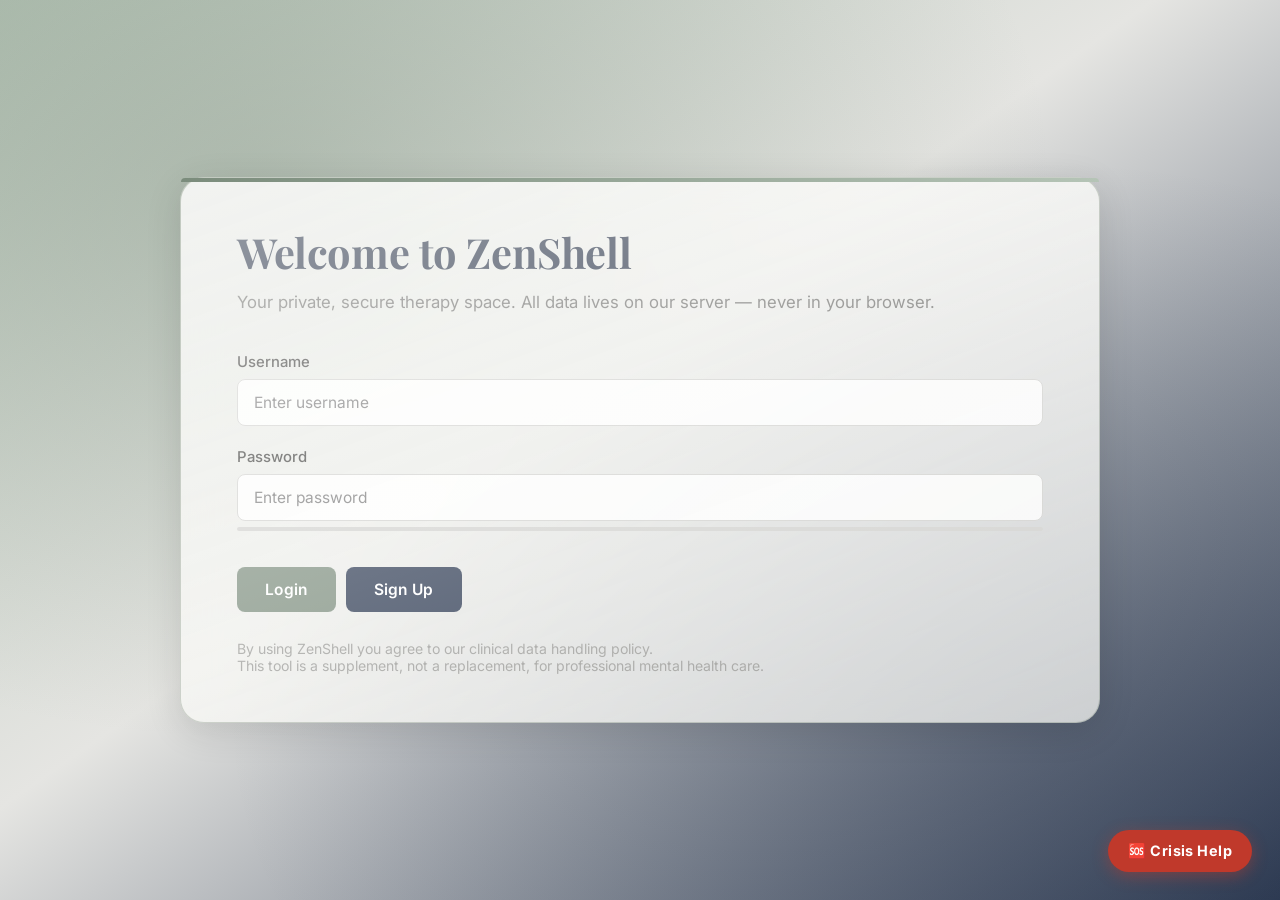
==== index.html @ ac08e53f "Recovered UI from browser" ====
<!DOCTYPE html>
<html lang="en">
<head>
  <meta charset="UTF-8" />
  <meta name="viewport" content="width=device-width, initial-scale=1.0" />
  <title>ZenShell – Therapy as a Service</title>
  <link rel="preconnect" href="https://fonts.googleapis.com" />
  <link
    href="https://fonts.googleapis.com/css2?family=Inter:wght@300;400;500;600;700&family=Playfair+Display:wght@600;700&display=swap"
    rel="stylesheet"
  />
  <style>
    /* ─── Reset & Tokens ──────────────────────────────────────────────── */
    *, *::before, *::after { margin: 0; padding: 0; box-sizing: border-box; }

    :root {
      --sage:           #7B8C7C;
      --sage-light:     #98A899;
      --sage-lighter:   #B5C4B6;
      --deep-blue:      #1B263B;
      --deep-blue-soft: #2D3A52;
      --warm-neutral:   #E5E5E2;
      --warm-neutral-dk:#D0D0CD;
      --warm-beige:     #D4C5B9;
      --warm-tan:       #C9B8A8;

      --text-primary:   #3A3A38;
      --text-secondary: #6B6B68;
      --text-tertiary:  #9B9B98;
      --error:          #C1705F;
      --success:        #7B8C7C;
      --warning:        #B89968;
      --crisis-bg:      #7a1f1f;
      --crisis-border:  #c0392b;

      /* Glassmorphism layers */
      --glass-bg:     rgba(245, 245, 242, 0.72);
      --glass-border: rgba(123, 140, 124, 0.30);
      --glass-blur:   blur(18px);

      --shadow-sm: 0 2px 8px  rgba(0,0,0,.05);
      --shadow-md: 0 4px 20px rgba(0,0,0,.08);
      --shadow-lg: 0 8px 36px rgba(0,0,0,.12);

      --radius-sm: 8px;
      --radius-md: 14px;
      --radius-lg: 24px;
    }

    /* ─── Body / Canvas ───────────────────────────────────────────────── */
    body {
      font-family: 'Inter', -apple-system, BlinkMacSystemFont, 'Segoe UI', sans-serif;
      min-height: 100vh;
      display: flex;
      flex-direction: column;
      justify-content: center;
      align-items: center;
      padding: 20px;
      background:
        radial-gradient(ellipse at 20% 20%, rgba(123,140,124,.35) 0%, transparent 55%),
        radial-gradient(ellipse at 80% 80%, rgba(45,58,82,.30) 0%, transparent 55%),
        linear-gradient(145deg, #b5c4b6 0%, #e5e5e2 45%, #2d3a52 100%);
      background-attachment: fixed;
      overflow-x: hidden;
    }

    /* ─── Glass Card ──────────────────────────────────────────────────── */
    .app-container {
      width: 100%;
      max-width: 920px;
      background: var(--glass-bg);
      -webkit-backdrop-filter: var(--glass-blur);
      backdrop-filter: var(--glass-blur);
      border: 1.5px solid var(--glass-border);
      border-radius: var(--radius-lg);
      padding: 48px 56px;
      box-shadow: var(--shadow-lg);
      position: relative;
      z-index: 1;
    }

    .app-container::before {
      content: '';
      position: absolute;
      inset: 0;
      border-radius: var(--radius-lg);
      background: linear-gradient(
        160deg,
        rgba(255,255,255,.55) 0%,
        rgba(255,255,255,.08) 100%
      );
      pointer-events: none;
    }

    /* Accent stripe */
    .app-container::after {
      content: '';
      position: absolute;
      top: 0; left: 0; right: 0;
      height: 4px;
      background: linear-gradient(90deg, var(--sage) 0%, var(--sage-lighter) 100%);
      border-radius: var(--radius-lg) var(--radius-lg) 0 0;
    }

    /* ─── Views ───────────────────────────────────────────────────────── */
    .view { display: none; }
    .view.active { display: block; animation: fadeIn .4s ease; }
    @keyframes fadeIn { from { opacity: 0; transform: translateY(8px); } to { opacity: 1; transform: none; } }

    /* ─── Typography ──────────────────────────────────────────────────── */
    h1 {
      font-family: 'Playfair Display', Georgia, serif;
      color: var(--deep-blue);
      font-size: clamp(1.8rem, 4vw, 2.6rem);
      font-weight: 700;
      letter-spacing: -.01em;
      line-height: 1.25;
      margin-bottom: 10px;
    }
    h2 {
      font-family: 'Playfair Display', Georgia, serif;
      color: var(--deep-blue);
      font-size: clamp(1.4rem, 3vw, 2rem);
      font-weight: 600;
      margin-bottom: 20px;
    }
    h3 {
      font-family: 'Inter', sans-serif;
      color: var(--text-primary);
      font-size: 1.05rem;
      font-weight: 600;
    }
    .subtitle {
      color: var(--text-secondary);
      font-size: 1.05rem;
      line-height: 1.7;
      margin-bottom: 36px;
    }

    /* ─── Header ──────────────────────────────────────────────────────── */
    .app-header {
      display: none;
      justify-content: space-between;
      align-items: center;
      margin-bottom: 32px;
      padding-bottom: 20px;
      border-bottom: 1.5px solid var(--warm-neutral-dk);
      gap: 16px;
      flex-wrap: wrap;
    }
    .app-header.visible { display: flex; }

    .header-left { display: flex; align-items: center; gap: 14px; flex: 1; }
    .user-info { color: var(--text-primary); font-weight: 500; }
    .user-info strong { color: var(--deep-blue); }

    .edge-badge {
      display: inline-flex;
      align-items: center;
      gap: 6px;
      padding: 5px 12px;
      background: rgba(123,140,124,.15);
      border: 1px solid var(--glass-border);
      border-radius: 999px;
      font-size: .75rem;
      font-weight: 600;
      color: var(--sage);
      letter-spacing: .04em;
    }
    .edge-badge::before {
      content: '';
      width: 7px; height: 7px;
      border-radius: 50%;
      background: var(--sage);
      display: inline-block;
    }

    .header-controls { display: flex; gap: 8px; flex-wrap: wrap; }

    /* ─── Forms ───────────────────────────────────────────────────────── */
    .form-group { margin-bottom: 22px; }
    .form-row { display: grid; grid-template-columns: 1fr 1fr; gap: 16px; }

    label {
      display: block;
      color: var(--text-primary);
      font-weight: 500;
      margin-bottom: 8px;
      font-size: .93rem;
    }
    .required { color: var(--error); margin-left: 2px; }

    input[type="text"],
    input[type="password"],
    input[type="email"],
    input[type="tel"],
    input[type="date"],
    input[type="number"],
    textarea,
    select {
      width: 100%;
      padding: 13px 16px;
      background: rgba(255,255,255,.82);
      border: 1.5px solid var(--warm-neutral-dk);
      border-radius: var(--radius-sm);
      font-size: .97rem;
      color: var(--text-primary);
      font-family: inherit;
      transition: border-color .15s, box-shadow .15s;
    }
    input:hover, textarea:hover, select:hover {
      border-color: var(--sage-light);
    }
    input:focus, textarea:focus, select:focus {
      outline: none;
      border-color: var(--sage);
      box-shadow: 0 0 0 3px rgba(123,140,124,.18);
    }
    textarea { resize: vertical; min-height: 110px; line-height: 1.6; }
    select { cursor: pointer; appearance: none;
      background-image: url("data:image/svg+xml,%3Csvg xmlns='http://www.w3.org/2000/svg' width='12' height='8' viewBox='0 0 12 8'%3E%3Cpath d='M1 1l5 5 5-5' stroke='%236B6B68' stroke-width='1.5' fill='none' stroke-linecap='round'/%3E%3C/svg%3E");
      background-repeat: no-repeat;
      background-position: right 14px center;
      padding-right: 36px;
    }

    /* ─── Password strength ───────────────────────────────────────────── */
    .pw-strength-bar {
      height: 4px;
      border-radius: 2px;
      margin-top: 6px;
      background: var(--warm-neutral-dk);
      overflow: hidden;
    }
    .pw-strength-bar .fill {
      height: 100%;
      border-radius: 2px;
      transition: width .3s, background .3s;
    }
    .pw-requirements {
      margin-top: 10px;
      padding: 12px 14px;
      background: rgba(229,229,226,.55);
      border-radius: var(--radius-sm);
      font-size: .82rem;
      line-height: 1.8;
    }
    .req-item { color: var(--error); }
    .req-item.ok { color: var(--success); }

    /* ─── Buttons ─────────────────────────────────────────────────────── */
    button {
      background: var(--sage);
      color: #fff;
      border: none;
      padding: 13px 28px;
      border-radius: var(--radius-sm);
      font-size: .97rem;
      font-weight: 600;
      font-family: inherit;
      cursor: pointer;
      letter-spacing: .02em;
      transition: background .15s, transform .1s, box-shadow .15s;
    }
    button:hover  { background: var(--sage-light); transform: translateY(-1px); box-shadow: var(--shadow-sm); }
    button:active { transform: translateY(0); box-shadow: none; }
    button:disabled { opacity: .5; cursor: not-allowed; transform: none; }

    button.secondary { background: var(--deep-blue-soft); }
    button.secondary:hover { background: var(--deep-blue); }

    button.danger { background: var(--error); }
    button.danger:hover { background: #a95f4f; }

    button.ghost {
      background: transparent;
      color: var(--sage);
      border: 1.5px solid var(--sage);
    }
    button.ghost:hover { background: rgba(123,140,124,.1); }

    .button-group { display: flex; gap: 10px; margin-top: 36px; flex-wrap: wrap; }

    .text-link {
      color: var(--sage);
      cursor: pointer;
      font-weight: 600;
      text-decoration: none;
      border-bottom: 1.5px solid transparent;
      transition: all .2s;
    }
    .text-link:hover { color: var(--deep-blue); border-bottom-color: var(--sage); }

    /* ─── Alerts / Toasts ─────────────────────────────────────────────── */
    .alert {
      padding: 14px 18px;
      border-radius: var(--radius-sm);
      font-size: .93rem;
      margin-bottom: 16px;
      border-left: 4px solid;
      display: none;
    }
    .alert.visible { display: block; }
    .alert.error   { background: rgba(193,112,95,.12); border-color: var(--error);   color: #7a2e1e; }
    .alert.success { background: rgba(123,140,124,.12); border-color: var(--success); color: #2e4e2e; }
    .alert.warning { background: rgba(184,153,104,.12); border-color: var(--warning); color: #5a4010; }

    /* ─── Lockout banner ──────────────────────────────────────────────── */
    .lockout-msg {
      padding: 12px 16px;
      background: rgba(193,112,95,.14);
      border: 1.5px solid var(--error);
      border-radius: var(--radius-sm);
      color: #7a2e1e;
      font-size: .9rem;
      margin-top: 14px;
      display: none;
    }
    .lockout-msg.visible { display: block; }

    /* ─── Crisis Banner ───────────────────────────────────────────────── */
    #crisisBanner {
      display: none;
      position: fixed;
      top: 0; left: 0; right: 0;
      z-index: 9999;
      background: var(--crisis-bg);
      border-bottom: 3px solid var(--crisis-border);
      padding: 18px 28px;
      color: #fff;
      text-align: center;
    }
    #crisisBanner.visible { display: block; }
    #crisisBanner h3 { font-size: 1.1rem; margin-bottom: 6px; }
    #crisisBanner p  { font-size: .95rem; line-height: 1.6; }
    #crisisBanner a  { color: #ffcdd2; font-weight: 700; text-decoration: underline; }
    #crisisBanner .close-banner {
      position: absolute;
      top: 12px; right: 18px;
      background: transparent;
      color: #fff;
      border: none;
      font-size: 1.3rem;
      cursor: pointer;
      padding: 4px 8px;
    }
    #crisisBanner .close-banner:hover { background: rgba(255,255,255,.15); transform: none; }

    /* Floating crisis button */
    .crisis-fab {
      position: fixed;
      bottom: 28px;
      right: 28px;
      z-index: 999;
      background: #c0392b;
      color: #fff;
      border: none;
      border-radius: 999px;
      padding: 12px 20px;
      font-size: .9rem;
      font-weight: 700;
      cursor: pointer;
      box-shadow: 0 4px 16px rgba(192,57,43,.45);
      letter-spacing: .03em;
    }
    .crisis-fab:hover { background: #a93226; transform: translateY(-2px); }

    /* ─── Intake scroll area ──────────────────────────────────────────── */
    .intake-scroll {
      max-height: 72vh;
      overflow-y: auto;
      padding-right: 6px;
      scrollbar-width: thin;
      scrollbar-color: var(--sage-lighter) transparent;
    }
    .intake-scroll::-webkit-scrollbar { width: 5px; }
    .intake-scroll::-webkit-scrollbar-thumb { background: var(--sage-lighter); border-radius: 4px; }

    .intake-section {
      background: rgba(255,255,255,.45);
      border: 1px solid var(--glass-border);
      border-radius: var(--radius-md);
      padding: 28px;
      margin-bottom: 20px;
    }
    .intake-section.risk { border-color: rgba(193,112,95,.45); background: rgba(193,112,95,.06); }

    .section-title {
      font-size: 1rem;
      font-weight: 700;
      color: var(--deep-blue);
      margin-bottom: 18px;
      padding-bottom: 10px;
      border-bottom: 1px solid var(--warm-neutral-dk);
    }

    /* ─── Radio & Checkbox groups ─────────────────────────────────────── */
    .radio-group, .checkbox-grid {
      display: flex;
      flex-wrap: wrap;
      gap: 8px;
      margin-top: 6px;
    }
    .checkbox-grid { gap: 6px 14px; }

    .radio-label, .checkbox-label {
      display: inline-flex;
      align-items: center;
      gap: 7px;
      padding: 8px 14px;
      background: rgba(255,255,255,.7);
      border: 1.5px solid var(--warm-neutral-dk);
      border-radius: 999px;
      font-size: .88rem;
      cursor: pointer;
      transition: border-color .15s, background .15s;
      font-weight: 400;
      margin-bottom: 0;
    }
    .radio-label:hover, .checkbox-label:hover { border-color: var(--sage-light); background: rgba(123,140,124,.08); }
    .radio-label input, .checkbox-label input { accent-color: var(--sage); }

    /* ─── Substance table ─────────────────────────────────────────────── */
    .substance-table { border-radius: var(--radius-sm); overflow: hidden; border: 1px solid var(--warm-neutral-dk); margin-top: 8px; }
    .substance-row { display: grid; grid-template-columns: 1.4fr 1fr 1fr 1fr 1fr; align-items: center; padding: 10px 14px; border-bottom: 1px solid var(--warm-neutral-dk); font-size: .9rem; }
    .substance-row:last-child { border-bottom: none; }
    .substance-row.header { background: rgba(123,140,124,.15); font-weight: 600; font-size: .82rem; text-transform: uppercase; letter-spacing: .05em; }
    .substance-row label { margin: 0; justify-content: center; font-weight: 400; border: none; padding: 0; border-radius: 0; background: transparent; font-size: inherit; }
    .substance-row label:hover { background: transparent; border: none; }
    .substance-row:nth-child(even) { background: rgba(229,229,226,.3); }

    /* ─── Slider ──────────────────────────────────────────────────────── */
    .slider-wrap {
      padding: 28px 32px;
      background: rgba(229,229,226,.35);
      border-radius: var(--radius-md);
      border: 1px solid var(--warm-neutral-dk);
      margin: 24px 0;
    }
    .slider-val {
      text-align: center;
      font-size: 3.6rem;
      font-weight: 700;
      color: var(--sage);
      line-height: 1;
      margin-bottom: 18px;
    }
    .slider-labels { display: flex; justify-content: space-between; color: var(--text-secondary); font-size: .85rem; margin-top: 12px; }

    input[type="range"] {
      width: 100%;
      height: 8px;
      background: var(--warm-neutral-dk);
      border-radius: 4px;
      outline: none;
      -webkit-appearance: none;
      border: none;
      padding: 0;
      box-shadow: none;
    }
    input[type="range"]::-webkit-slider-thumb {
      -webkit-appearance: none;
      width: 26px; height: 26px;
      background: var(--sage);
      border-radius: 50%;
      border: 3px solid #fff;
      cursor: pointer;
      box-shadow: var(--shadow-sm);
    }
    input[type="range"]::-moz-range-thumb {
      width: 26px; height: 26px;
      background: var(--sage);
      border-radius: 50%;
      border: 3px solid #fff;
      cursor: pointer;
    }

    /* Inline slider (for intake) */
    .slider-inline { display: flex; align-items: center; gap: 14px; }
    .slider-inline input[type="range"] { flex: 1; }
    .slider-display {
      min-width: 36px;
      text-align: center;
      font-weight: 700;
      font-size: 1.2rem;
      color: var(--sage);
    }

    /* ─── Progress / Dashboard ────────────────────────────────────────── */
    .profile-card {
      background: rgba(255,255,255,.55);
      border: 1px solid var(--glass-border);
      border-radius: var(--radius-md);
      padding: 24px 28px;
      margin-bottom: 24px;
    }
    .profile-card h3 { margin-bottom: 12px; font-size: 1.2rem; }
    .profile-card p  { font-size: .93rem; color: var(--text-secondary); line-height: 1.8; }
    .profile-card strong { color: var(--text-primary); }
    .profile-card blockquote { font-style: italic; color: var(--text-secondary); margin-top: 8px; padding-left: 14px; border-left: 3px solid var(--sage-lighter); }

    .distress-badge {
      display: inline-block;
      padding: 2px 10px;
      border-radius: 999px;
      font-weight: 700;
      font-size: .85rem;
    }

    /* Session history */
    .session-card {
      display: flex;
      justify-content: space-between;
      align-items: flex-start;
      padding: 18px 22px;
      background: rgba(255,255,255,.45);
      border: 1px solid var(--glass-border);
      border-radius: var(--radius-md);
      margin-bottom: 12px;
      gap: 16px;
    }
    .session-card .meta { font-size: .83rem; color: var(--text-tertiary); margin-bottom: 4px; }
    .session-card .takeaway { font-size: .9rem; font-style: italic; color: var(--text-secondary); }
    .session-card .stress-chips { display: flex; gap: 8px; align-items: center; flex-shrink: 0; }
    .stress-chip {
      padding: 4px 10px;
      border-radius: 999px;
      font-size: .8rem;
      font-weight: 600;
      background: rgba(123,140,124,.18);
      color: var(--sage);
      white-space: nowrap;
    }
    .crisis-chip { background: rgba(193,112,95,.18); color: var(--error); }

    .empty-state {
      text-align: center;
      padding: 40px 20px;
      color: var(--text-tertiary);
      font-style: italic;
    }

    /* ─── Chat ────────────────────────────────────────────────────────── */
    .chat-container {
      display: flex;
      flex-direction: column;
      height: 52vh;
      border: 1px solid var(--glass-border);
      border-radius: var(--radius-md);
      overflow: hidden;
      background: rgba(255,255,255,.35);
    }
    .chat-messages {
      flex: 1;
      overflow-y: auto;
      padding: 20px;
      display: flex;
      flex-direction: column;
      gap: 12px;
      scrollbar-width: thin;
      scrollbar-color: var(--sage-lighter) transparent;
    }
    .chat-messages::-webkit-scrollbar { width: 4px; }
    .chat-messages::-webkit-scrollbar-thumb { background: var(--sage-lighter); border-radius: 2px; }

    .bubble {
      max-width: 76%;
      padding: 12px 16px;
      border-radius: 16px;
      font-size: .93rem;
      line-height: 1.55;
    }
    .bubble.user {
      align-self: flex-end;
      background: var(--sage);
      color: #fff;
      border-bottom-right-radius: 4px;
    }
    .bubble.system {
      align-self: flex-start;
      background: rgba(229,229,226,.7);
      color: var(--text-primary);
      border-bottom-left-radius: 4px;
    }
    .bubble-time { font-size: .72rem; opacity: .6; margin-top: 4px; }

    .chat-input-row {
      display: flex;
      gap: 8px;
      padding: 12px 14px;
      border-top: 1px solid var(--warm-neutral-dk);
      background: rgba(255,255,255,.6);
    }
    .chat-input-row input {
      flex: 1;
      border-radius: 999px;
      padding: 11px 18px;
      font-size: .95rem;
    }
    .chat-input-row button {
      border-radius: 999px;
      padding: 11px 22px;
      font-size: .93rem;
    }

    /* ─── Spinner ─────────────────────────────────────────────────────── */
    .spinner {
      display: inline-block;
      width: 18px; height: 18px;
      border: 2.5px solid rgba(255,255,255,.4);
      border-top-color: #fff;
      border-radius: 50%;
      animation: spin .7s linear infinite;
      vertical-align: middle;
      margin-right: 6px;
    }
    @keyframes spin { to { transform: rotate(360deg); } }

    /* ─── Responsive ──────────────────────────────────────────────────── */
    @media (max-width: 680px) {
      .app-container { padding: 28px 20px; }
      .form-row { grid-template-columns: 1fr; }
      .substance-row { grid-template-columns: 1fr repeat(4, 40px); font-size: .8rem; }
    }
  </style>
</head>
<body>

<!-- ── Crisis Banner ──────────────────────────────────────────────────── -->
<div id="crisisBanner" role="alert" aria-live="assertive">
  <button class="close-banner" onclick="hideCrisisBanner()" aria-label="Dismiss">✕</button>
  <h3>🆘 Immediate Support Available</h3>
  <p>
    We noticed language that may indicate distress. You are not alone.<br/>
    <strong>988 Suicide &amp; Crisis Lifeline:</strong>
    Call or text <a href="tel:988">988</a> &nbsp;|&nbsp;
    <a href="https://988lifeline.org" target="_blank" rel="noopener">Chat online</a>
    &nbsp;|&nbsp; Text HOME to <a href="sms:741741">741741</a> (Crisis Text Line)
  </p>
</div>

<!-- ── Main App ───────────────────────────────────────────────────────── -->
<div class="app-container" id="appContainer">

  <!-- Header -->
  <div class="app-header" id="appHeader">
    <div class="header-left">
      <div class="user-info">Welcome, <strong id="headerUsername">–</strong></div>
      <span class="edge-badge">Server-Side Processing</span>
    </div>
    <div class="header-controls">
      <button class="ghost" onclick="ui.confirmDeleteSessions()">🗑 Delete Sessions</button>
      <button class="danger" onclick="ui.confirmWipeAccount()">⚠ Wipe Account</button>
      <button class="secondary" onclick="api.logout()">Logout</button>
    </div>
  </div>

  <!-- ── Auth View ──────────────────────────────────────────────────── -->
  <div id="view-auth" class="view active">
    <h1>Welcome to ZenShell</h1>
    <p class="subtitle">Your private, secure therapy space. All data lives on our server — never in your browser.</p>

    <div class="form-group">
      <label for="authUsername">Username</label>
      <input type="text" id="authUsername" placeholder="Enter username" autocomplete="username" />
    </div>

    <div class="form-group">
      <label for="authPassword">Password</label>
      <input type="password" id="authPassword" placeholder="Enter password" autocomplete="current-password"
             oninput="ui.updatePasswordStrength()" onkeydown="if(event.key==='Enter') api.login()" />
      <div class="pw-strength-bar"><div class="fill" id="pwFill"></div></div>
      <div class="pw-requirements" id="pwReqs" style="display:none">
        <div id="req-len"     class="req-item">✗ At least 10 characters</div>
        <div id="req-upper"   class="req-item">✗ One uppercase letter</div>
        <div id="req-lower"   class="req-item">✗ One lowercase letter</div>
        <div id="req-num"     class="req-item">✗ One number</div>
        <div id="req-special" class="req-item">✗ One special character</div>
      </div>
    </div>

    <div id="authAlert" class="alert"></div>
    <div id="lockoutMsg" class="lockout-msg"></div>

    <div class="button-group">
      <button id="btnLogin"  onclick="api.login()">Login</button>
      <button id="btnSignup" class="secondary" onclick="api.register()">Sign Up</button>
    </div>

    <p style="margin-top:28px; font-size:.88rem; color:var(--text-tertiary)">
      By using ZenShell you agree to our clinical data handling policy.<br/>
      This tool is a supplement, not a replacement, for professional mental health care.
    </p>
  </div>

  <!-- ── Intake View ────────────────────────────────────────────────── -->
  <div id="view-intake" class="view">
    <h1>Client Intake &amp; Matching Form</h1>
    <p class="subtitle">For clinical triage &amp; psychologist matching. All fields marked <span class="required">*</span> are required.</p>

    <div id="intakeAlert" class="alert"></div>

    <div class="intake-scroll">

      <!-- S1: Basic Info -->
      <div class="intake-section">
        <div class="section-title">Section 1 — Basic Information</div>

        <div class="form-row">
          <div class="form-group">
            <label for="i_fullName">Full Name <span class="required">*</span></label>
            <input type="text" id="i_fullName" />
          </div>
          <div class="form-group">
            <label for="i_preferredName">Preferred Name</label>
            <input type="text" id="i_preferredName" />
          </div>
        </div>

        <div class="form-row">
          <div class="form-group">
            <label for="i_pronouns">Pronouns <span class="required">*</span></label>
            <input type="text" id="i_pronouns" placeholder="e.g. she/her, they/them" />
          </div>
          <div class="form-group">
            <label for="i_dob">Date of Birth <span class="required">*</span></label>
            <input type="date" id="i_dob" />
          </div>
        </div>

        <div class="form-row">
          <div class="form-group">
            <label for="i_genderIdentity">Gender Identity <span class="required">*</span></label>
            <input type="text" id="i_genderIdentity" />
          </div>
          <div class="form-group">
            <label for="i_sexAssigned">Sex Assigned at Birth <span class="required">*</span></label>
            <select id="i_sexAssigned">
              <option value="">Select…</option>
              <option value="male">Male</option>
              <option value="female">Female</option>
              <option value="intersex">Intersex</option>
              <option value="prefer-not-say">Prefer not to say</option>
            </select>
          </div>
        </div>

        <div class="form-row">
          <div class="form-group">
            <label for="i_phone">Phone <span class="required">*</span></label>
            <input type="tel" id="i_phone" />
          </div>
          <div class="form-group">
            <label for="i_email">Email <span class="required">*</span></label>
            <input type="email" id="i_email" />
          </div>
        </div>

        <div class="form-group">
          <label for="i_address">Address (City / State) <span class="required">*</span></label>
          <input type="text" id="i_address" placeholder="e.g. Boston, MA" />
        </div>

        <div class="form-group">
          <label for="i_emergencyContact">Emergency Contact — Name, Relationship, Phone <span class="required">*</span></label>
          <input type="text" id="i_emergencyContact" placeholder="Jane Doe, Sister, 617-555-0100" />
        </div>
      </div>

      <!-- S2: Presenting Concerns -->
      <div class="intake-section">
        <div class="section-title">Section 2 — Presenting Concerns</div>

        <div class="form-group">
          <label for="i_presenting">What brings you to therapy at this time? <span class="required">*</span> <small>(min 10 words)</small></label>
          <textarea id="i_presenting" rows="4"></textarea>
        </div>

        <div class="form-group">
          <label>How long have you been experiencing this concern? <span class="required">*</span></label>
          <div class="radio-group">
            <label class="radio-label"><input type="radio" name="duration" value="<1month" /> Less than 1 month</label>
            <label class="radio-label"><input type="radio" name="duration" value="1-6months" /> 1–6 months</label>
            <label class="radio-label"><input type="radio" name="duration" value="6-12months" /> 6–12 months</label>
            <label class="radio-label"><input type="radio" name="duration" value="1-5years" /> 1–5 years</label>
            <label class="radio-label"><input type="radio" name="duration" value=">5years" /> More than 5 years</label>
          </div>
        </div>

        <div class="form-group">
          <label>Primary issues — check all that apply <span class="required">*</span></label>
          <div class="checkbox-grid">
            <label class="checkbox-label"><input type="checkbox" name="issues" value="anxiety" /> Anxiety / Panic</label>
            <label class="checkbox-label"><input type="checkbox" name="issues" value="depression" /> Depression</label>
            <label class="checkbox-label"><input type="checkbox" name="issues" value="trauma" /> Trauma / PTSD</label>
            <label class="checkbox-label"><input type="checkbox" name="issues" value="relationship" /> Relationship issues</label>
            <label class="checkbox-label"><input type="checkbox" name="issues" value="marriage" /> Marriage / Couples</label>
            <label class="checkbox-label"><input type="checkbox" name="issues" value="family" /> Family conflict</label>
            <label class="checkbox-label"><input type="checkbox" name="issues" value="adhd" /> ADHD</label>
            <label class="checkbox-label"><input type="checkbox" name="issues" value="autism" /> Autism spectrum</label>
            <label class="checkbox-label"><input type="checkbox" name="issues" value="substance" /> Substance use</label>
            <label class="checkbox-label"><input type="checkbox" name="issues" value="grief" /> Grief / Loss</label>
            <label class="checkbox-label"><input type="checkbox" name="issues" value="eating" /> Eating concerns</label>
            <label class="checkbox-label"><input type="checkbox" name="issues" value="anger" /> Anger issues</label>
            <label class="checkbox-label"><input type="checkbox" name="issues" value="stress" /> Stress / Burnout</label>
            <label class="checkbox-label"><input type="checkbox" name="issues" value="transition" /> Life transition</label>
            <label class="checkbox-label"><input type="checkbox" name="issues" value="career" /> Career concerns</label>
            <label class="checkbox-label"><input type="checkbox" name="issues" value="ocd" /> OCD</label>
            <label class="checkbox-label"><input type="checkbox" name="issues" value="bipolar" /> Bipolar disorder</label>
            <label class="checkbox-label"><input type="checkbox" name="issues" value="personality" /> Personality disorder</label>
            <label class="checkbox-label"><input type="checkbox" name="issues" value="selfesteem" /> Self-esteem</label>
            <label class="checkbox-label"><input type="checkbox" name="issues" value="lgbtq" /> LGBTQ+ support</label>
            <label class="checkbox-label"><input type="checkbox" name="issues" value="cultural" /> Cultural identity</label>
          </div>
        </div>

        <div class="form-group">
          <label>Current distress level (0 = none / 10 = worst imaginable)</label>
          <div class="slider-inline">
            <input type="range" id="i_distress" min="0" max="10" value="5"
                   oninput="document.getElementById('i_distressVal').textContent=this.value" />
            <span class="slider-display" id="i_distressVal">5</span>
          </div>
        </div>
      </div>

      <!-- S3: Risk Assessment -->
      <div class="intake-section risk">
        <div class="section-title">⚠ Section 3 — Risk Assessment (Critical for Matching)</div>

        <div class="form-group">
          <label>Thoughts of harming yourself in the past month? <span class="required">*</span></label>
          <div class="radio-group">
            <label class="radio-label"><input type="radio" name="selfharm" value="no" /> No</label>
            <label class="radio-label"><input type="radio" name="selfharm" value="passive" /> Yes – Passive</label>
            <label class="radio-label"><input type="radio" name="selfharm" value="active" /> Yes – Active thoughts</label>
            <label class="radio-label"><input type="radio" name="selfharm" value="plan" /> Yes – With a plan</label>
          </div>
        </div>

        <div class="form-group">
          <label>History of suicide attempts? <span class="required">*</span></label>
          <div class="radio-group">
            <label class="radio-label"><input type="radio" name="attempts" value="no" /> No</label>
            <label class="radio-label"><input type="radio" name="attempts" value="yes" /> Yes</label>
          </div>
          <input type="text" id="i_attemptsWhen" placeholder="If yes, when? (required)" style="margin-top:8px" />
        </div>

        <div class="form-group">
          <label>Thoughts of harming others? <span class="required">*</span></label>
          <div class="radio-group">
            <label class="radio-label"><input type="radio" name="harmOthers" value="no" /> No</label>
            <label class="radio-label"><input type="radio" name="harmOthers" value="yes" /> Yes</label>
          </div>
        </div>

        <div class="form-group">
          <label>History of self-harm? <span class="required">*</span></label>
          <div class="radio-group">
            <label class="radio-label"><input type="radio" name="selfharmHistory" value="no" /> No</label>
            <label class="radio-label"><input type="radio" name="selfharmHistory" value="yes" /> Yes</label>
          </div>
        </div>

        <div class="form-group">
          <label>Are you currently safe? <span class="required">*</span></label>
          <div class="radio-group">
            <label class="radio-label"><input type="radio" name="currentlySafe" value="yes" /> Yes</label>
            <label class="radio-label"><input type="radio" name="currentlySafe" value="unsure" /> Not sure</label>
            <label class="radio-label"><input type="radio" name="currentlySafe" value="no" /> No</label>
          </div>
        </div>
      </div>

      <!-- S4: MH History -->
      <div class="intake-section">
        <div class="section-title">Section 4 — Mental Health History</div>

        <div class="form-group">
          <label>Previous therapy? <span class="required">*</span></label>
          <div class="radio-group">
            <label class="radio-label"><input type="radio" name="prevTherapy" value="no" /> No</label>
            <label class="radio-label"><input type="radio" name="prevTherapy" value="yes" /> Yes</label>
          </div>
          <input type="text" id="i_therapyDetails" placeholder="If yes: how long, when?" style="margin-top:8px" />
        </div>

        <div class="form-group">
          <label for="i_whatWorked">What worked in past therapy? <small>(required if yes above, min 5 words)</small></label>
          <textarea id="i_whatWorked" rows="2"></textarea>
        </div>

        <div class="form-group">
          <label for="i_whatDidntWork">What did NOT work? <small>(required if yes above, min 5 words)</small></label>
          <textarea id="i_whatDidntWork" rows="2"></textarea>
        </div>

        <div class="form-group">
          <label for="i_prevDiagnoses">Previous diagnoses (optional)</label>
          <textarea id="i_prevDiagnoses" rows="2"></textarea>
        </div>

        <div class="form-group">
          <label>Psychiatric hospitalizations? <span class="required">*</span></label>
          <div class="radio-group">
            <label class="radio-label"><input type="radio" name="hospitalizations" value="no" /> No</label>
            <label class="radio-label"><input type="radio" name="hospitalizations" value="yes" /> Yes</label>
          </div>
          <input type="text" id="i_hospitalizationDetails" placeholder="If yes, details (required)" style="margin-top:8px" />
        </div>
      </div>

      <!-- S5: Medical -->
      <div class="intake-section">
        <div class="section-title">Section 5 — Medical &amp; Medication History</div>

        <div class="form-group">
          <label for="i_medications">Current medications (psychiatric &amp; medical)</label>
          <textarea id="i_medications" rows="2"></textarea>
        </div>

        <div class="form-group">
          <label>Current psychiatrist? <span class="required">*</span></label>
          <div class="radio-group">
            <label class="radio-label"><input type="radio" name="psychiatrist" value="no" /> No</label>
            <label class="radio-label"><input type="radio" name="psychiatrist" value="yes" /> Yes</label>
          </div>
        </div>

        <div class="form-group">
          <label for="i_medicalConditions">Chronic medical conditions (optional)</label>
          <textarea id="i_medicalConditions" rows="2"></textarea>
        </div>

        <div class="form-group">
          <label>Sleep quality <span class="required">*</span></label>
          <div class="radio-group">
            <label class="radio-label"><input type="radio" name="sleep" value="good" /> Good</label>
            <label class="radio-label"><input type="radio" name="sleep" value="poor" /> Poor</label>
            <label class="radio-label"><input type="radio" name="sleep" value="insomnia" /> Insomnia</label>
            <label class="radio-label"><input type="radio" name="sleep" value="oversleeping" /> Oversleeping</label>
          </div>
        </div>
      </div>

      <!-- S6: Substance Use -->
      <div class="intake-section">
        <div class="section-title">Section 6 — Substance Use</div>

        <div class="form-group">
          <label>In the past 3 months, how frequently did you use: <span class="required">*</span></label>
          <div class="substance-table">
            <div class="substance-row header"><span>Substance</span><span>Never</span><span>Monthly</span><span>Weekly</span><span>Daily</span></div>
            <div class="substance-row"><span>Alcohol</span>
              <label><input type="radio" name="alcohol"        value="never"   /></label>
              <label><input type="radio" name="alcohol"        value="monthly" /></label>
              <label><input type="radio" name="alcohol"        value="weekly"  /></label>
              <label><input type="radio" name="alcohol"        value="daily"   /></label>
            </div>
            <div class="substance-row"><span>Marijuana</span>
              <label><input type="radio" name="marijuana"      value="never"   /></label>
              <label><input type="radio" name="marijuana"      value="monthly" /></label>
              <label><input type="radio" name="marijuana"      value="weekly"  /></label>
              <label><input type="radio" name="marijuana"      value="daily"   /></label>
            </div>
            <div class="substance-row"><span>Cocaine</span>
              <label><input type="radio" name="cocaine"        value="never"   /></label>
              <label><input type="radio" name="cocaine"        value="monthly" /></label>
              <label><input type="radio" name="cocaine"        value="weekly"  /></label>
              <label><input type="radio" name="cocaine"        value="daily"   /></label>
            </div>
            <div class="substance-row"><span>Opioids</span>
              <label><input type="radio" name="opioids"        value="never"   /></label>
              <label><input type="radio" name="opioids"        value="monthly" /></label>
              <label><input type="radio" name="opioids"        value="weekly"  /></label>
              <label><input type="radio" name="opioids"        value="daily"   /></label>
            </div>
            <div class="substance-row"><span>Other</span>
              <label><input type="radio" name="otherSubstance" value="never"   /></label>
              <label><input type="radio" name="otherSubstance" value="monthly" /></label>
              <label><input type="radio" name="otherSubstance" value="weekly"  /></label>
              <label><input type="radio" name="otherSubstance" value="daily"   /></label>
            </div>
          </div>
        </div>

        <div class="form-group">
          <label for="i_substanceConcerns">Any concerns about substance use?</label>
          <textarea id="i_substanceConcerns" rows="2"></textarea>
        </div>
      </div>

      <!-- S7: Trauma -->
      <div class="intake-section">
        <div class="section-title">Section 7 — Trauma Screening</div>

        <div class="form-group">
          <label>Have you experienced: <span class="required">*</span> (check at least one, including "None")</label>
          <div class="checkbox-grid">
            <label class="checkbox-label"><input type="checkbox" name="trauma" value="physical"  /> Physical abuse</label>
            <label class="checkbox-label"><input type="checkbox" name="trauma" value="sexual"    /> Sexual abuse</label>
            <label class="checkbox-label"><input type="checkbox" name="trauma" value="emotional" /> Emotional abuse</label>
            <label class="checkbox-label"><input type="checkbox" name="trauma" value="neglect"   /> Neglect</label>
            <label class="checkbox-label"><input type="checkbox" name="trauma" value="domestic"  /> Domestic violence</label>
            <label class="checkbox-label"><input type="checkbox" name="trauma" value="combat"    /> Combat trauma</label>
            <label class="checkbox-label"><input type="checkbox" name="trauma" value="accident"  /> Accident / injury</label>
            <label class="checkbox-label"><input type="checkbox" name="trauma" value="religious" /> Religious trauma</label>
            <label class="checkbox-label"><input type="checkbox" name="trauma" value="medical"   /> Medical trauma</label>
            <label class="checkbox-label"><input type="checkbox" name="trauma" value="none"      /> None</label>
          </div>
        </div>

        <div class="form-group">
          <label>Flashbacks, nightmares, or hypervigilance? <span class="required">*</span></label>
          <div class="radio-group">
            <label class="radio-label"><input type="radio" name="traumaSymptoms" value="no"  /> No</label>
            <label class="radio-label"><input type="radio" name="traumaSymptoms" value="yes" /> Yes</label>
          </div>
        </div>
      </div>

      <!-- S8: Relationships -->
      <div class="intake-section">
        <div class="section-title">Section 8 — Relationships &amp; Social Support</div>

        <div class="form-group">
          <label>Relationship status <span class="required">*</span></label>
          <div class="radio-group">
            <label class="radio-label"><input type="radio" name="relStatus" value="single"    /> Single</label>
            <label class="radio-label"><input type="radio" name="relStatus" value="partnered" /> Partnered</label>
            <label class="radio-label"><input type="radio" name="relStatus" value="married"   /> Married</label>
            <label class="radio-label"><input type="radio" name="relStatus" value="divorced"  /> Divorced</label>
            <label class="radio-label"><input type="radio" name="relStatus" value="separated" /> Separated</label>
          </div>
        </div>

        <div class="form-group">
          <label>Children? <span class="required">*</span></label>
          <div class="radio-group">
            <label class="radio-label"><input type="radio" name="children" value="no"  /> No</label>
            <label class="radio-label"><input type="radio" name="children" value="yes" /> Yes</label>
          </div>
          <input type="text" id="i_childrenAges" placeholder="If yes, ages (required)" style="margin-top:8px" />
        </div>

        <div class="form-group">
          <label>Quality of social support (0 = none / 10 = excellent)</label>
          <div class="slider-inline">
            <input type="range" id="i_socialSupport" min="0" max="10" value="5"
                   oninput="document.getElementById('i_socialVal').textContent=this.value" />
            <span class="slider-display" id="i_socialVal">5</span>
          </div>
        </div>

        <div class="form-group">
          <label for="i_relationalStress">Major relational stressors right now?</label>
          <textarea id="i_relationalStress" rows="2"></textarea>
        </div>
      </div>

      <!-- S9: Functioning -->
      <div class="intake-section">
        <div class="section-title">Section 9 — Functioning</div>

        <div class="form-group">
          <label>Work / School status <span class="required">*</span></label>
          <div class="radio-group">
            <label class="radio-label"><input type="radio" name="workStatus" value="employed"   /> Employed</label>
            <label class="radio-label"><input type="radio" name="workStatus" value="student"    /> Student</label>
            <label class="radio-label"><input type="radio" name="workStatus" value="unemployed" /> Unemployed</label>
            <label class="radio-label"><input type="radio" name="workStatus" value="leave"      /> On leave</label>
          </div>
        </div>

        <div class="form-group">
          <label>Performance impacted by mental health? <span class="required">*</span></label>
          <div class="radio-group">
            <label class="radio-label"><input type="radio" name="performance" value="no"       /> No</label>
            <label class="radio-label"><input type="radio" name="performance" value="mild"     /> Mild</label>
            <label class="radio-label"><input type="radio" name="performance" value="moderate" /> Moderate</label>
            <label class="radio-label"><input type="radio" name="performance" value="severe"   /> Severe</label>
          </div>
        </div>

        <div class="form-group">
          <label>Daily functioning <span class="required">*</span></label>
          <div class="radio-group">
            <label class="radio-label"><input type="radio" name="functioning" value="independent" /> Independent</label>
            <label class="radio-label"><input type="radio" name="functioning" value="some"        /> Some difficulty</label>
            <label class="radio-label"><input type="radio" name="functioning" value="significant" /> Significant impairment</label>
          </div>
        </div>
      </div>

      <!-- S10: Therapy Preference -->
      <div class="intake-section">
        <div class="section-title">Section 10 — Personality &amp; Therapy Preference</div>

        <div class="form-group">
          <label>Type of therapist preferred <span class="required">*</span> (check at least one)</label>
          <div class="checkbox-grid">
            <label class="checkbox-label"><input type="checkbox" name="therapistType" value="direct"     /> Direct / Structured</label>
            <label class="checkbox-label"><input type="checkbox" name="therapistType" value="warm"       /> Warm / Supportive</label>
            <label class="checkbox-label"><input type="checkbox" name="therapistType" value="insight"    /> Insight-oriented</label>
            <label class="checkbox-label"><input type="checkbox" name="therapistType" value="skills"     /> Skills-based (CBT/DBT)</label>
            <label class="checkbox-label"><input type="checkbox" name="therapistType" value="trauma"     /> Trauma-focused</label>
            <label class="checkbox-label"><input type="checkbox" name="therapistType" value="faith"      /> Faith-based</label>
            <label class="checkbox-label"><input type="checkbox" name="therapistType" value="culturally" /> Culturally matched</label>
            <label class="checkbox-label"><input type="checkbox" name="therapistType" value="lgbtq"      /> LGBTQ+ affirming</label>
            <label class="checkbox-label"><input type="checkbox" name="therapistType" value="none"       /> No preference</label>
          </div>
        </div>

        <div class="form-group">
          <label>Therapy style preference <span class="required">*</span> (check at least one)</label>
          <div class="checkbox-grid">
            <label class="checkbox-label"><input type="checkbox" name="therapyStyle" value="homework"     /> Homework-focused</label>
            <label class="checkbox-label"><input type="checkbox" name="therapyStyle" value="conversation" /> Open-ended conversation</label>
            <label class="checkbox-label"><input type="checkbox" name="therapyStyle" value="emotional"    /> Deep emotional processing</label>
            <label class="checkbox-label"><input type="checkbox" name="therapyStyle" value="practical"    /> Practical coping tools</label>
          </div>
        </div>
      </div>

      <!-- S11: Cultural -->
      <div class="intake-section">
        <div class="section-title">Section 11 — Cultural &amp; Identity Factors</div>

        <div class="form-row">
          <div class="form-group">
            <label for="i_ethnicity">Ethnicity / Race <span class="required">*</span></label>
            <input type="text" id="i_ethnicity" />
          </div>
          <div class="form-group">
            <label for="i_religion">Religion / Spirituality <span class="required">*</span></label>
            <input type="text" id="i_religion" placeholder="Can be 'None' or 'Prefer not to say'" />
          </div>
        </div>

        <div class="form-group">
          <label for="i_culturalConsiderations">Cultural considerations important for the therapist to know (optional)</label>
          <textarea id="i_culturalConsiderations" rows="2"></textarea>
        </div>

        <div class="form-group">
          <label for="i_primaryLanguage">Primary language <span class="required">*</span></label>
          <input type="text" id="i_primaryLanguage" />
        </div>
      </div>

      <!-- S12: Goals -->
      <div class="intake-section">
        <div class="section-title">Section 12 — Goals for Therapy</div>

        <div class="form-group">
          <label for="i_therapySuccess">What would success in therapy look like for you? <span class="required">*</span> <small>(min 10 words)</small></label>
          <textarea id="i_therapySuccess" rows="3"></textarea>
        </div>

        <div class="form-group">
          <label for="i_goal1">Top Goal #1 <span class="required">*</span> <small>(min 3 words)</small></label>
          <input type="text" id="i_goal1" />
        </div>
        <div class="form-group">
          <label for="i_goal2">Top Goal #2 <span class="required">*</span> <small>(min 3 words)</small></label>
          <input type="text" id="i_goal2" />
        </div>
        <div class="form-group">
          <label for="i_goal3">Top Goal #3 <span class="required">*</span> <small>(min 3 words)</small></label>
          <input type="text" id="i_goal3" />
        </div>
      </div>

    </div><!-- /intake-scroll -->

    <div class="button-group">
      <button id="btnIntakeSubmit" onclick="api.submitIntake(false)">Submit Intake Form</button>
      <button class="secondary" onclick="api.submitIntake(true)">Save Draft</button>
    </div>
  </div>

  <!-- ── Progress / Dashboard View ─────────────────────────────────── -->
  <div id="view-progress" class="view">
    <h2>Your Journey</h2>

    <div class="profile-card" id="profileCard">
      <p class="empty-state">Loading profile…</p>
    </div>

    <h3 style="margin-bottom:14px; color:var(--text-secondary)">Session History</h3>
    <div id="sessionHistory"><div class="empty-state">No sessions yet.</div></div>

    <div class="button-group">
      <button onclick="nav('pre-check')">Start New Session</button>
      <button class="secondary" onclick="nav('intake')">Update Profile</button>
    </div>
  </div>

  <!-- ── Pre-Session View ───────────────────────────────────────────── -->
  <div id="view-pre-check" class="view">
    <h2>Before We Begin</h2>
    <p class="subtitle">Rate how you're feeling <em>right now</em>, before the session starts.</p>

    <div class="slider-wrap">
      <div class="slider-val" id="preStressVal">5</div>
      <input type="range" id="preStressSlider" min="1" max="10" value="5"
             oninput="document.getElementById('preStressVal').textContent=this.value" />
      <div class="slider-labels"><span>1 – Peaceful</span><span>10 – Overwhelming</span></div>
    </div>

    <div class="button-group">
      <button onclick="api.startSession()">Continue to Session →</button>
      <button class="secondary" onclick="nav('progress')">← Back</button>
    </div>
  </div>

  <!-- ── Session View ───────────────────────────────────────────────── -->
  <div id="view-session" class="view">
    <h2>Session in Progress</h2>

    <div class="chat-container">
      <div class="chat-messages" id="chatMessages"></div>
      <div class="chat-input-row">
        <input type="text" id="chatInput" placeholder="Share your thoughts…"
               onkeydown="if(event.key==='Enter'&&!event.shiftKey){event.preventDefault();api.sendMessage();}" />
        <button onclick="api.sendMessage()">Send</button>
      </div>
    </div>

    <div class="button-group">
      <button class="secondary" onclick="api.endSession()">End Session</button>
    </div>
  </div>

  <!-- ── Post-Session View ─────────────────────────────────────────── -->
  <div id="view-post-check" class="view">
    <h2>Session Reflection</h2>
    <p class="subtitle">Rate how you're feeling <em>after</em> the session.</p>

    <div class="slider-wrap">
      <div class="slider-val" id="postStressVal">5</div>
      <input type="range" id="postStressSlider" min="1" max="10" value="5"
             oninput="document.getElementById('postStressVal').textContent=this.value" />
      <div class="slider-labels"><span>1 – Peaceful</span><span>10 – Overwhelming</span></div>
    </div>

    <div class="form-group" style="margin-top:8px">
      <label for="postTakeaway">What's your key takeaway from this session?</label>
      <textarea id="postTakeaway" rows="4" placeholder="What insight or feeling will you carry forward?"></textarea>
    </div>

    <div class="button-group">
      <button onclick="api.closeSession()">Complete Session ✓</button>
    </div>
  </div>

</div><!-- /app-container -->

<!-- Crisis floating button -->
<button class="crisis-fab" onclick="showCrisisBanner()">🆘 Crisis Help</button>

<!-- ───────────────────────────────────────────────────────────────────────
     JavaScript
─────────────────────────────────────────────────────────────────────── -->
<script>
"use strict";

// ═══════════════════════════════════════════════════════════════════
// State
// ═══════════════════════════════════════════════════════════════════
const state = {
  user:          null,   // { username, has_completed_intake }
  currentSessId: null,   // integer session id
};

// ═══════════════════════════════════════════════════════════════════
// Navigation
// ═══════════════════════════════════════════════════════════════════
function nav(route) {
  // Gatekeeper: intake must be completed before sessions
  if (state.user && !state.user.has_completed_intake) {
    if (['progress','pre-check','session','post-check'].includes(route)) {
      route = 'intake';
    }
  }

  document.querySelectorAll('.view').forEach(v => v.classList.remove('active'));

  const target = document.getElementById(`view-${route}`);
  if (target) target.classList.add('active');

  const header = document.getElementById('appHeader');
  if (state.user && route !== 'auth') {
    header.classList.add('visible');
    document.getElementById('headerUsername').textContent = state.user.username;
  } else {
    header.classList.remove('visible');
  }

  // Per-route side effects
  if (route === 'progress') {
    renderProfile();
    renderSessionHistory();
  }
}

// ═══════════════════════════════════════════════════════════════════
// API layer  — all server communication goes through here
// ═══════════════════════════════════════════════════════════════════
const api = {

  async _fetch(method, path, body) {
    const opts = {
      method,
      credentials: 'include',
      headers: { 'Content-Type': 'application/json' },
    };
    if (body !== undefined) opts.body = JSON.stringify(body);
    const res = await fetch(path, opts);
    const json = await res.json().catch(() => ({}));
    return { ok: res.ok, status: res.status, data: json };
  },

  // ── Auth ────────────────────────────────────────────────────────

  async register() {
    const username = v('authUsername');
    const password = v('authPassword');
    setAuthBusy(true);
    clearAuthAlert();
    const { ok, data } = await api._fetch('POST', '/api/auth/register', { username, password });
    setAuthBusy(false);
    if (ok) {
      showAuthAlert('success', '✓ Account created! Please log in with your credentials.');
      document.getElementById('authPassword').value = '';
      ui.updatePasswordStrength();
    } else {
      showAuthAlert('error', data.error || 'Registration failed.');
    }
  },

  async login() {
    const username = v('authUsername');
    const password = v('authPassword');
    setAuthBusy(true);
    clearAuthAlert();
    hideLockout();
    const { ok, status, data } = await api._fetch('POST', '/api/auth/login', { username, password });
    setAuthBusy(false);
    if (ok) {
      state.user = data.user;
      nav(state.user.has_completed_intake ? 'progress' : 'intake');
      // Load intake data if available
      if (state.user.has_completed_intake) await api.loadIntake();
    } else if (status === 429 && data.locked) {
      showLockout(data.error);
    } else {
      showAuthAlert('error', data.error || 'Login failed.');
    }
  },

  async logout() {
    await api._fetch('POST', '/api/auth/logout');
    state.user          = null;
    state.currentSessId = null;
    nav('auth');
    document.getElementById('authUsername').value = '';
    document.getElementById('authPassword').value = '';
    ui.updatePasswordStrength();
  },

  async checkSession() {
    const { ok, data } = await api._fetch('GET', '/api/auth/me');
    if (ok) {
      state.user = data;
      nav(state.user.has_completed_intake ? 'progress' : 'intake');
      if (state.user.has_completed_intake) await api.loadIntake();
    } else {
      nav('auth');
    }
  },

  // ── Intake ──────────────────────────────────────────────────────

  async loadIntake() {
    const { ok, data } = await api._fetch('GET', '/api/intake');
    if (ok && data.intake) {
      intake.populate(data.intake.data);
    }
  },

  async submitIntake(isDraft) {
    const intakeData = intake.collect();
    const btn = document.getElementById('btnIntakeSubmit');
    btn.disabled = true;
    btn.innerHTML = '<span class="spinner"></span>' + (isDraft ? 'Saving…' : 'Submitting…');
    clearAlert('intakeAlert');

    const { ok, data } = await api._fetch('POST', '/api/intake', {
      data:     intakeData,
      is_draft: isDraft,
    });

    btn.disabled = false;
    btn.textContent = 'Submit Intake Form';

    if (ok) {
      if (data.crisis_signal) showCrisisBanner();

      if (isDraft) {
        showAlert('intakeAlert', 'success', '✓ Draft saved.');
      } else {
        state.user.has_completed_intake = true;
        nav('progress');
      }
    } else {
      let msg = data.error || 'Submission failed.';
      if (data.fields) {
        const first = Object.values(data.fields)[0];
        msg = first || msg;
      }
      showAlert('intakeAlert', 'error', msg);
      // Scroll alert into view
      document.getElementById('intakeAlert').scrollIntoView({ behavior: 'smooth', block: 'center' });
    }
  },

  // ── Sessions ────────────────────────────────────────────────────

  async startSession() {
    const preStress = parseInt(document.getElementById('preStressSlider').value);
    const { ok, data } = await api._fetch('POST', '/api/sessions', { pre_stress: preStress });
    if (!ok) { alert(data.error || 'Could not start session.'); return; }
    state.currentSessId = data.session.id;
    document.getElementById('chatMessages').innerHTML = '';
    appendBubble('system', "Welcome. This is a safe space. Take a breath, and share what's on your mind.");
    nav('session');
  },

  async sendMessage() {
    const input = document.getElementById('chatInput');
    const content = input.value.trim();
    if (!content || !state.currentSessId) return;
    input.value = '';

    appendBubble('user', content);

    const { ok, data } = await api._fetch(
      'POST',
      `/api/sessions/${state.currentSessId}/message`,
      { content }
    );

    if (!ok) {
      appendBubble('system', 'Something went wrong. Please try again.');
      return;
    }

    if (data.crisis_signal) {
      showCrisisBanner();
      appendBubble('system',
        '🆘 We noticed something in what you shared. You are not alone.\n' +
        'Please consider reaching out to the 988 Suicide & Crisis Lifeline (call or text 988).'
      );
    } else {
      // Placeholder therapist response (replace with LLM call)
      const response = generateTherapistResponse(content);
      appendBubble('system', response);
    }
  },

  async endSession() {
    nav('post-check');
  },

  async closeSession() {
    if (!state.currentSessId) { nav('progress'); return; }
    const postStress = parseInt(document.getElementById('postStressSlider').value);
    const takeaway   = document.getElementById('postTakeaway').value.trim();

    await api._fetch('POST', `/api/sessions/${state.currentSessId}/close`, {
      post_stress: postStress,
      takeaway,
    });

    state.currentSessId = null;
    document.getElementById('postTakeaway').value = '';
    nav('progress');
  },

  async loadSessions() {
    const { ok, data } = await api._fetch('GET', '/api/sessions');
    return ok ? data.sessions : [];
  },

  // ── Account mgmt ─────────────────────────────────────────────────

  async deleteSessions() {
    const { ok, data } = await api._fetch('DELETE', '/api/account/delete-sessions');
    if (ok) {
      alert('✓ All session chats have been permanently deleted.');
      nav('progress');
    } else {
      alert(data.error || 'Failed to delete sessions.');
    }
  },

  async wipeAccount() {
    const { ok, data } = await api._fetch('DELETE', '/api/account/wipe');
    state.user          = null;
    state.currentSessId = null;
    if (ok) alert('✓ Your account has been permanently deleted.');
    else    alert(data.error || 'Wipe failed. You have been logged out for safety.');
    nav('auth');
  },
};

// ═══════════════════════════════════════════════════════════════════
// Intake helpers
// ═══════════════════════════════════════════════════════════════════
const intake = {
  collect() {
    return {
      // S1
      fullName:         v('i_fullName'),
      preferredName:    v('i_preferredName'),
      pronouns:         v('i_pronouns'),
      dob:              v('i_dob'),
      genderIdentity:   v('i_genderIdentity'),
      sexAssigned:      v('i_sexAssigned'),
      phone:            v('i_phone'),
      email:            v('i_email'),
      address:          v('i_address'),
      emergencyContact: v('i_emergencyContact'),
      // S2
      presenting:    v('i_presenting'),
      duration:      radio('duration'),
      issues:        checkboxes('issues'),
      distressLevel: parseInt(document.getElementById('i_distress').value),
      // S3
      selfharm:         radio('selfharm'),
      attempts:         radio('attempts'),
      attemptsWhen:     v('i_attemptsWhen'),
      harmOthers:       radio('harmOthers'),
      selfharmHistory:  radio('selfharmHistory'),
      currentlySafe:    radio('currentlySafe'),
      // S4
      prevTherapy:            radio('prevTherapy'),
      therapyDetails:         v('i_therapyDetails'),
      whatWorked:             v('i_whatWorked'),
      whatDidntWork:          v('i_whatDidntWork'),
      prevDiagnoses:          v('i_prevDiagnoses'),
      hospitalizations:       radio('hospitalizations'),
      hospitalizationDetails: v('i_hospitalizationDetails'),
      // S5
      medications:      v('i_medications'),
      psychiatrist:     radio('psychiatrist'),
      medicalConditions:v('i_medicalConditions'),
      sleep:            radio('sleep'),
      // S6
      alcohol:          radio('alcohol'),
      marijuana:        radio('marijuana'),
      cocaine:          radio('cocaine'),
      opioids:          radio('opioids'),
      otherSubstance:   radio('otherSubstance'),
      substanceConcerns:v('i_substanceConcerns'),
      // S7
      trauma:        checkboxes('trauma'),
      traumaSymptoms:radio('traumaSymptoms'),
      // S8
      relStatus:       radio('relStatus'),
      children:        radio('children'),
      childrenAges:    v('i_childrenAges'),
      socialSupport:   parseInt(document.getElementById('i_socialSupport').value),
      relationalStress:v('i_relationalStress'),
      // S9
      workStatus:  radio('workStatus'),
      performance: radio('performance'),
      functioning: radio('functioning'),
      // S10
      therapistType: checkboxes('therapistType'),
      therapyStyle:  checkboxes('therapyStyle'),
      // S11
      ethnicity:              v('i_ethnicity'),
      religion:               v('i_religion'),
      culturalConsiderations: v('i_culturalConsiderations'),
      primaryLanguage:        v('i_primaryLanguage'),
      // S12
      therapySuccess: v('i_therapySuccess'),
      goal1:          v('i_goal1'),
      goal2:          v('i_goal2'),
      goal3:          v('i_goal3'),
    };
  },

  populate(d) {
    if (!d) return;
    const set = (id, val) => { const el = document.getElementById(id); if (el) el.value = val || ''; };
    const setR = (name, val) => { const el = document.querySelector(`input[name="${name}"][value="${val}"]`); if (el) el.checked = true; };
    const setC = (name, vals) => { if (!Array.isArray(vals)) return; vals.forEach(val => { const el = document.querySelector(`input[name="${name}"][value="${val}"]`); if (el) el.checked = true; }); };
    const setSlider = (id, dispId, val) => { const el = document.getElementById(id); if (el) { el.value = val; document.getElementById(dispId).textContent = val; } };

    // S1
    set('i_fullName', d.fullName); set('i_preferredName', d.preferredName);
    set('i_pronouns', d.pronouns); set('i_dob', d.dob);
    set('i_genderIdentity', d.genderIdentity); set('i_sexAssigned', d.sexAssigned);
    set('i_phone', d.phone); set('i_email', d.email);
    set('i_address', d.address); set('i_emergencyContact', d.emergencyContact);
    // S2
    set('i_presenting', d.presenting); setR('duration', d.duration);
    setC('issues', d.issues); setSlider('i_distress', 'i_distressVal', d.distressLevel ?? 5);
    // S3
    setR('selfharm', d.selfharm); setR('attempts', d.attempts);
    set('i_attemptsWhen', d.attemptsWhen); setR('harmOthers', d.harmOthers);
    setR('selfharmHistory', d.selfharmHistory); setR('currentlySafe', d.currentlySafe);
    // S4
    setR('prevTherapy', d.prevTherapy); set('i_therapyDetails', d.therapyDetails);
    set('i_whatWorked', d.whatWorked); set('i_whatDidntWork', d.whatDidntWork);
    set('i_prevDiagnoses', d.prevDiagnoses); setR('hospitalizations', d.hospitalizations);
    set('i_hospitalizationDetails', d.hospitalizationDetails);
    // S5
    set('i_medications', d.medications); setR('psychiatrist', d.psychiatrist);
    set('i_medicalConditions', d.medicalConditions); setR('sleep', d.sleep);
    // S6
    ['alcohol','marijuana','cocaine','opioids','otherSubstance'].forEach(s => setR(s, d[s]));
    set('i_substanceConcerns', d.substanceConcerns);
    // S7
    setC('trauma', d.trauma); setR('traumaSymptoms', d.traumaSymptoms);
    // S8
    setR('relStatus', d.relStatus); setR('children', d.children);
    set('i_childrenAges', d.childrenAges);
    setSlider('i_socialSupport', 'i_socialVal', d.socialSupport ?? 5);
    set('i_relationalStress', d.relationalStress);
    // S9
    setR('workStatus', d.workStatus); setR('performance', d.performance);
    setR('functioning', d.functioning);
    // S10
    setC('therapistType', d.therapistType); setC('therapyStyle', d.therapyStyle);
    // S11
    set('i_ethnicity', d.ethnicity); set('i_religion', d.religion);
    set('i_culturalConsiderations', d.culturalConsiderations);
    set('i_primaryLanguage', d.primaryLanguage);
    // S12
    set('i_therapySuccess', d.therapySuccess);
    set('i_goal1', d.goal1); set('i_goal2', d.goal2); set('i_goal3', d.goal3);
  },
};

// ═══════════════════════════════════════════════════════════════════
// Render helpers
// ═══════════════════════════════════════════════════════════════════
async function renderProfile() {
  const card = document.getElementById('profileCard');
  const { ok, data } = await api._fetch('GET', '/api/intake');
  if (!ok || !data.intake) {
    card.innerHTML = '<p class="empty-state">No intake data found.</p>';
    return;
  }
  const d = data.intake.data;
  const age = d.dob ? Math.floor((Date.now() - new Date(d.dob)) / 31557600000) : '?';
  const distressColor = d.distressLevel >= 7 ? 'var(--error)' : d.distressLevel >= 4 ? 'var(--warning)' : 'var(--success)';

  card.innerHTML = `
    <h3>${esc(d.fullName || '—')}</h3>
    <p>
      <strong>Age:</strong> ${age} &nbsp;|&nbsp;
      <strong>Pronouns:</strong> ${esc(d.pronouns || '—')} &nbsp;|&nbsp;
      <strong>Contact:</strong> ${esc(d.email || '—')} | ${esc(d.phone || '—')}
    </p>
    <hr style="margin:14px 0;border:none;border-top:1px solid var(--warm-neutral-dk)"/>
    <p><strong>Presenting Concern:</strong></p>
    <blockquote>${esc(d.presenting || '—')}</blockquote>
    <p style="margin-top:10px">
      <strong>Primary Issues:</strong> ${esc((d.issues || []).join(', ') || '—')}
    </p>
    <p style="margin-top:8px">
      <strong>Distress Level:</strong>
      <span class="distress-badge" style="background:${distressColor}22;color:${distressColor}">${d.distressLevel ?? '?'}/10</span>
    </p>
    <p style="margin-top:10px"><strong>Therapy Goals:</strong></p>
    <blockquote>${esc(d.therapySuccess || '—')}</blockquote>
  `;
}

async function renderSessionHistory() {
  const container = document.getElementById('sessionHistory');
  const sessions = await api.loadSessions();

  if (!sessions.length) {
    container.innerHTML = '<div class="empty-state">No sessions yet. Start your first session above.</div>';
    return;
  }

  container.innerHTML = sessions.map(s => {
    const date = new Date(s.created_at).toLocaleDateString('en-US', { month:'short', day:'numeric', year:'numeric' });
    const time = new Date(s.created_at).toLocaleTimeString('en-US', { hour:'2-digit', minute:'2-digit' });
    const msgs = (s.chat || []).length;
    return `
      <div class="session-card">
        <div>
          <div class="meta">${date} at ${time} &nbsp;·&nbsp; ${msgs} message${msgs !== 1 ? 's' : ''}</div>
          ${s.takeaway ? `<div class="takeaway">"${esc(s.takeaway)}"</div>` : ''}
        </div>
        <div class="stress-chips">
          ${s.pre_stress  != null ? `<span class="stress-chip">Before: ${s.pre_stress}/10</span>` : ''}
          ${s.post_stress != null ? `<span class="stress-chip">After: ${s.post_stress}/10</span>` : ''}
          ${s.crisis_flag ? `<span class="stress-chip crisis-chip">⚠ Crisis flag</span>` : ''}
        </div>
      </div>`;
  }).join('');
}

// ═══════════════════════════════════════════════════════════════════
// UI utilities
// ═══════════════════════════════════════════════════════════════════
const ui = {
  updatePasswordStrength() {
    const pw  = document.getElementById('authPassword').value;
    const reqs = document.getElementById('pwReqs');
    const fill = document.getElementById('pwFill');

    if (!pw) { reqs.style.display = 'none'; fill.style.width = '0'; return; }
    reqs.style.display = 'block';

    const checks = {
      len:     pw.length >= 10,
      upper:   /[A-Z]/.test(pw),
      lower:   /[a-z]/.test(pw),
      num:     /\d/.test(pw),
      special: /[!@#$%^&*()\-_=+\[\]{};':"\\|,.<>/?`~]/.test(pw),
    };

    const labels = {
      len:     [document.getElementById('req-len'),     '✗ At least 10 characters',    '✓ At least 10 characters'],
      upper:   [document.getElementById('req-upper'),   '✗ One uppercase letter',       '✓ One uppercase letter'],
      lower:   [document.getElementById('req-lower'),   '✗ One lowercase letter',       '✓ One lowercase letter'],
      num:     [document.getElementById('req-num'),     '✗ One number',                 '✓ One number'],
      special: [document.getElementById('req-special'), '✗ One special character',      '✓ One special character'],
    };

    Object.entries(labels).forEach(([key, [el, fail, pass]]) => {
      el.textContent = checks[key] ? pass : fail;
      el.className   = checks[key] ? 'req-item ok' : 'req-item';
    });

    const score = Object.values(checks).filter(Boolean).length;
    const colors = ['#C1705F','#C1705F','#B89968','#B89968','#7B8C7C'];
    fill.style.width      = `${(score / 5) * 100}%`;
    fill.style.background = colors[score - 1] || '#D0D0CD';
  },

  confirmDeleteSessions() {
    if (!confirm('🗑 DELETE SESSION CHATS\n\nThis will permanently delete all therapy session history, chats, and ratings.\nYour intake form and account will remain.\n\nContinue?')) return;
    if (!confirm('FINAL CONFIRMATION\n\nDelete all session chats? This CANNOT be undone.\n\nClick OK to confirm.')) return;
    api.deleteSessions();
  },

  confirmWipeAccount() {
    if (!confirm('⚠ WIPE ENTIRE ACCOUNT\n\nThis will permanently delete:\n• All therapy sessions and chats\n• Your intake form\n• YOUR ENTIRE ACCOUNT\n\nContinue?')) return;
    if (!confirm('FINAL CONFIRMATION\n\nWipe your entire account?\nThis CANNOT be undone.\n\nClick OK to proceed.')) return;
    api.wipeAccount();
  },
};

// ── Placeholder therapist response (replace with LLM API call) ──────
function generateTherapistResponse(userMsg) {
  const responses = [
    "Thank you for sharing that. Can you tell me more about how that makes you feel?",
    "I hear you. What do you think is at the root of that experience?",
    "That sounds really challenging. How long have you been carrying this?",
    "I appreciate your openness. What would feel most helpful right now?",
    "It takes courage to talk about this. What would you like to focus on today?",
    "I understand. Can you walk me through what a typical day looks like for you?",
    "That's an important insight. How does that connect to what brought you here?",
  ];
  return responses[Math.floor(Math.random() * responses.length)];
}

// ═══════════════════════════════════════════════════════════════════
// Crisis banner
// ═══════════════════════════════════════════════════════════════════
function showCrisisBanner() {
  document.getElementById('crisisBanner').classList.add('visible');
  document.getElementById('appContainer').style.marginTop = '110px';
}
function hideCrisisBanner() {
  document.getElementById('crisisBanner').classList.remove('visible');
  document.getElementById('appContainer').style.marginTop = '0';
}

// ═══════════════════════════════════════════════════════════════════
// Alert helpers
// ═══════════════════════════════════════════════════════════════════
function showAuthAlert(type, msg) {
  const el = document.getElementById('authAlert');
  el.className = `alert ${type} visible`;
  el.textContent = msg;
}
function clearAuthAlert() {
  const el = document.getElementById('authAlert');
  el.className = 'alert';
  el.textContent = '';
}
function showLockout(msg) {
  const el = document.getElementById('lockoutMsg');
  el.textContent = '🔒 ' + msg;
  el.classList.add('visible');
}
function hideLockout() {
  document.getElementById('lockoutMsg').classList.remove('visible');
}
function showAlert(id, type, msg) {
  const el = document.getElementById(id);
  if (!el) return;
  el.className = `alert ${type} visible`;
  el.textContent = msg;
}
function clearAlert(id) {
  const el = document.getElementById(id);
  if (!el) return;
  el.className = 'alert';
  el.textContent = '';
}
function setAuthBusy(busy) {
  document.getElementById('btnLogin').disabled  = busy;
  document.getElementById('btnSignup').disabled = busy;
}

// ═══════════════════════════════════════════════════════════════════
// Chat helpers
// ═══════════════════════════════════════════════════════════════════
function appendBubble(role, text) {
  const container = document.getElementById('chatMessages');
  const now = new Date().toLocaleTimeString('en-US', { hour:'2-digit', minute:'2-digit' });
  const div = document.createElement('div');
  div.className = `bubble ${role}`;
  div.innerHTML = `${esc(text)}<div class="bubble-time">${now}</div>`;
  container.appendChild(div);
  container.scrollTop = container.scrollHeight;
}

// ═══════════════════════════════════════════════════════════════════
// DOM helpers
// ═══════════════════════════════════════════════════════════════════
function v(id) {
  const el = document.getElementById(id);
  return el ? el.value.trim() : '';
}
function radio(name) {
  const el = document.querySelector(`input[name="${name}"]:checked`);
  return el ? el.value : '';
}
function checkboxes(name) {
  return Array.from(document.querySelectorAll(`input[name="${name}"]:checked`)).map(e => e.value);
}
function esc(str) {
  if (!str) return '';
  return String(str)
    .replace(/&/g, '&amp;')
    .replace(/</g, '&lt;')
    .replace(/>/g, '&gt;')
    .replace(/"/g, '&quot;')
    .replace(/'/g, '&#39;')
    .replace(/\n/g, '<br/>');
}

// ═══════════════════════════════════════════════════════════════════
// Bootstrap — restore session on page load
// ═══════════════════════════════════════════════════════════════════
document.addEventListener('DOMContentLoaded', () => {
  api.checkSession();
});
</script>
</body>
</html>
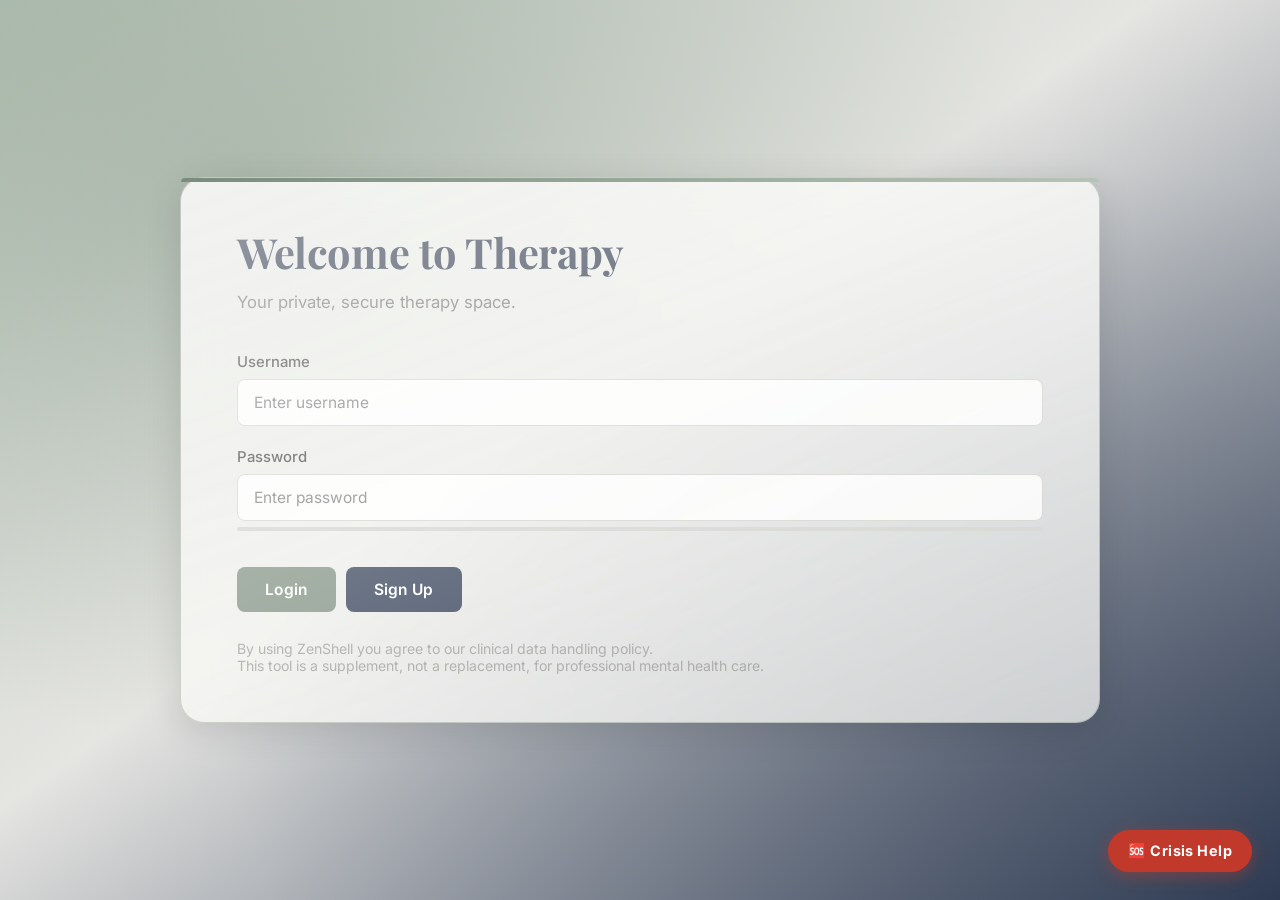
==== commit 18d43d7b: "Add entry/exit slips, GPT-4.1 integration, and security fixes - Replace pre/post session sliders wit" ====
--- a/index.html
+++ b/index.html
@@ -176,6 +176,58 @@
     }
 
     .header-controls { display: flex; gap: 8px; flex-wrap: wrap; }
+
+    /* ─── Custom Modal ───────────────────────────────────────────────── */
+    .modal-overlay {
+      position: fixed; inset: 0;
+      background: rgba(27,38,59,.55);
+      backdrop-filter: blur(6px);
+      -webkit-backdrop-filter: blur(6px);
+      display: flex; align-items: center; justify-content: center;
+      z-index: 9000;
+      opacity: 0; pointer-events: none;
+      transition: opacity .25s ease;
+    }
+    .modal-overlay.visible { opacity: 1; pointer-events: all; }
+    .modal-box {
+      background: var(--glass-bg);
+      border: 1.5px solid var(--glass-border);
+      border-radius: var(--radius-lg);
+      padding: 40px 44px;
+      max-width: 420px; width: 90%;
+      box-shadow: 0 20px 60px rgba(0,0,0,.18);
+      text-align: center;
+      transform: translateY(14px) scale(.97);
+      transition: transform .25s ease;
+    }
+    .modal-overlay.visible .modal-box { transform: translateY(0) scale(1); }
+    .modal-icon  { font-size: 2.4rem; margin-bottom: 12px; }
+    .modal-title {
+      font-family: 'Playfair Display', Georgia, serif;
+      color: var(--deep-blue); font-size: 1.35rem; font-weight: 700;
+      margin-bottom: 10px;
+    }
+    .modal-body  {
+      color: var(--text-secondary); font-size: .95rem; line-height: 1.65;
+      margin-bottom: 28px;
+    }
+    .modal-actions { display: flex; gap: 10px; justify-content: center; flex-wrap: wrap; }
+
+    /* ─── Toast ──────────────────────────────────────────────────────── */
+    .toast {
+      position: fixed; bottom: 32px; left: 50%;
+      transform: translateX(-50%) translateY(16px);
+      padding: 14px 28px; border-radius: 999px;
+      font-size: .95rem; font-weight: 500;
+      box-shadow: 0 8px 32px rgba(0,0,0,.2);
+      opacity: 0; pointer-events: none;
+      transition: opacity .3s ease, transform .3s ease;
+      z-index: 9999; white-space: nowrap;
+      color: #fff; background: var(--deep-blue);
+    }
+    .toast.visible { opacity: 1; transform: translateX(-50%) translateY(0); }
+    .toast.success { background: var(--sage); }
+    .toast.error   { background: var(--error); }
 
     /* ─── Forms ───────────────────────────────────────────────────────── */
     .form-group { margin-bottom: 22px; }
@@ -603,6 +655,30 @@
       font-size: .93rem;
     }
 
+    /* ─── Session Slips ───────────────────────────────────────────────── */
+    .slip-header {
+      display: flex;
+      align-items: center;
+      justify-content: space-between;
+      margin-bottom: 6px;
+    }
+    .slip-step {
+      font-size: .78rem;
+      font-weight: 600;
+      letter-spacing: .07em;
+      text-transform: uppercase;
+      color: var(--text-tertiary);
+      background: rgba(123,140,124,.12);
+      border: 1px solid var(--glass-border);
+      border-radius: 999px;
+      padding: 4px 12px;
+    }
+    .slip-required-note {
+      font-size: .82rem;
+      color: var(--text-tertiary);
+      margin-bottom: 20px;
+    }
+
     /* ─── Spinner ─────────────────────────────────────────────────────── */
     .spinner {
       display: inline-block;
@@ -646,7 +722,6 @@
   <div class="app-header" id="appHeader">
     <div class="header-left">
       <div class="user-info">Welcome, <strong id="headerUsername">–</strong></div>
-      <span class="edge-badge">Server-Side Processing</span>
     </div>
     <div class="header-controls">
       <button class="ghost" onclick="ui.confirmDeleteSessions()">🗑 Delete Sessions</button>
@@ -657,8 +732,8 @@
 
   <!-- ── Auth View ──────────────────────────────────────────────────── -->
   <div id="view-auth" class="view active">
-    <h1>Welcome to ZenShell</h1>
-    <p class="subtitle">Your private, secure therapy space. All data lives on our server — never in your browser.</p>
+    <h1>Welcome to Therapy</h1>
+    <p class="subtitle">Your private, secure therapy space.</p>
 
     <div class="form-group">
       <label for="authUsername">Username</label>
@@ -1197,20 +1272,107 @@
     </div>
   </div>
 
-  <!-- ── Pre-Session View ───────────────────────────────────────────── -->
+  <!-- ── Entry Slip (Pre-Session) ──────────────────────────────────── -->
   <div id="view-pre-check" class="view">
-    <h2>Before We Begin</h2>
-    <p class="subtitle">Rate how you're feeling <em>right now</em>, before the session starts.</p>
-
-    <div class="slider-wrap">
-      <div class="slider-val" id="preStressVal">5</div>
-      <input type="range" id="preStressSlider" min="1" max="10" value="5"
-             oninput="document.getElementById('preStressVal').textContent=this.value" />
-      <div class="slider-labels"><span>1 – Peaceful</span><span>10 – Overwhelming</span></div>
+    <div class="slip-header">
+      <h2 style="margin-bottom:0">Before We Begin</h2>
+      <span class="slip-step">Entry Slip · 7 questions</span>
     </div>
+    <p class="subtitle">Take a moment to settle in. There are no right or wrong answers here — just honest ones.</p>
+    <p class="slip-required-note">Fields marked <span class="required">*</span> are required.</p>
+
+    <div id="entrySlipAlert" class="alert"></div>
+
+    <div class="intake-scroll">
+
+      <!-- Q1 -->
+      <div class="intake-section">
+        <div class="section-title">1 · How are you feeling right now, emotionally?</div>
+        <div class="slider-wrap">
+          <div class="slider-val" id="entryEmotionalVal">5</div>
+          <input type="range" id="entryEmotionalRating" min="0" max="10" value="5"
+                 oninput="document.getElementById('entryEmotionalVal').textContent=this.value" />
+          <div class="slider-labels">
+            <span>0 – Overwhelmed / shut down</span>
+            <span>10 – Calm &amp; grounded</span>
+          </div>
+        </div>
+      </div>
+
+      <!-- Q2 -->
+      <div class="intake-section">
+        <div class="section-title">2 · Which feelings are most present right now?
+          <small style="font-weight:400;color:var(--text-secondary)">(Choose up to 3 — optional)</small>
+        </div>
+        <div class="checkbox-grid">
+          <label class="checkbox-label"><input type="checkbox" name="entryFeeling" value="anxious"     onchange="slips.limitFeelings(this)" /> Anxious</label>
+          <label class="checkbox-label"><input type="checkbox" name="entryFeeling" value="sad"         onchange="slips.limitFeelings(this)" /> Sad</label>
+          <label class="checkbox-label"><input type="checkbox" name="entryFeeling" value="angry"       onchange="slips.limitFeelings(this)" /> Angry</label>
+          <label class="checkbox-label"><input type="checkbox" name="entryFeeling" value="overwhelmed" onchange="slips.limitFeelings(this)" /> Overwhelmed</label>
+          <label class="checkbox-label"><input type="checkbox" name="entryFeeling" value="ashamed"     onchange="slips.limitFeelings(this)" /> Ashamed</label>
+          <label class="checkbox-label"><input type="checkbox" name="entryFeeling" value="confused"    onchange="slips.limitFeelings(this)" /> Confused</label>
+          <label class="checkbox-label"><input type="checkbox" name="entryFeeling" value="frustrated"  onchange="slips.limitFeelings(this)" /> Frustrated</label>
+          <label class="checkbox-label"><input type="checkbox" name="entryFeeling" value="lonely"      onchange="slips.limitFeelings(this)" /> Lonely</label>
+          <label class="checkbox-label"><input type="checkbox" name="entryFeeling" value="numb"        onchange="slips.limitFeelings(this)" /> Numb</label>
+          <label class="checkbox-label"><input type="checkbox" name="entryFeeling" value="exhausted"   onchange="slips.limitFeelings(this)" /> Exhausted</label>
+          <label class="checkbox-label"><input type="checkbox" name="entryFeeling" value="hopeful"     onchange="slips.limitFeelings(this)" /> Hopeful</label>
+          <label class="checkbox-label"><input type="checkbox" name="entryFeeling" value="calm"        onchange="slips.limitFeelings(this)" /> Calm</label>
+        </div>
+        <input type="text" id="entryFeelingOther" placeholder="Other (optional)" style="margin-top:10px" />
+      </div>
+
+      <!-- Q3 -->
+      <div class="intake-section">
+        <div class="section-title">3 · What feels heaviest or most important to talk about today? <span class="required">*</span></div>
+        <textarea id="entryHeaviest" rows="3" placeholder="Share what's weighing on you…"></textarea>
+      </div>
+
+      <!-- Q4 -->
+      <div class="intake-section">
+        <div class="section-title">4 · What do you most need from this session right now? <span class="required">*</span></div>
+        <div class="checkbox-grid">
+          <label class="checkbox-label"><input type="checkbox" name="entryNeed" value="heard"        /> To feel heard</label>
+          <label class="checkbox-label"><input type="checkbox" name="entryNeed" value="calmer"       /> To feel calmer</label>
+          <label class="checkbox-label"><input type="checkbox" name="entryNeed" value="understand"   /> To understand my emotions</label>
+          <label class="checkbox-label"><input type="checkbox" name="entryNeed" value="sort_through" /> To sort through something difficult</label>
+          <label class="checkbox-label"><input type="checkbox" name="entryNeed" value="less_stuck"   /> To feel less stuck</label>
+          <label class="checkbox-label"><input type="checkbox" name="entryNeed" value="next_step"    /> To find one next step</label>
+        </div>
+        <input type="text" id="entryNeedOther" placeholder="Other (optional)" style="margin-top:10px" />
+      </div>
+
+      <!-- Q5 -->
+      <div class="intake-section">
+        <div class="section-title">5 · How much capacity do you have for this session today?</div>
+        <div class="slider-wrap">
+          <div class="slider-val" id="entryCapacityVal">5</div>
+          <input type="range" id="entryCapacityRating" min="0" max="10" value="5"
+                 oninput="document.getElementById('entryCapacityVal').textContent=this.value" />
+          <div class="slider-labels">
+            <span>0 – Very little in me</span>
+            <span>10 – Ready to engage</span>
+          </div>
+        </div>
+      </div>
+
+      <!-- Q6 -->
+      <div class="intake-section">
+        <div class="section-title">6 · If this session were helpful, what would feel different by the end? <span class="required">*</span></div>
+        <textarea id="entryHopedOutcome" rows="3" placeholder="What shift would feel meaningful?"></textarea>
+      </div>
+
+      <!-- Q7 -->
+      <div class="intake-section">
+        <div class="section-title">7 · Anything important to hold in mind as we begin?
+          <small style="font-weight:400;color:var(--text-secondary)">(Optional)</small>
+        </div>
+        <textarea id="entryHoldInMind" rows="2" placeholder="Anything you'd like your therapist to know…"></textarea>
+      </div>
+
+    </div><!-- /intake-scroll -->
 
     <div class="button-group">
-      <button onclick="api.startSession()">Continue to Session →</button>
+      <button id="btnEntrySubmit" onclick="api.startSession()">Begin Session →</button>
       <button class="secondary" onclick="nav('progress')">← Back</button>
     </div>
   </div>
@@ -1233,25 +1395,98 @@
     </div>
   </div>
 
-  <!-- ── Post-Session View ─────────────────────────────────────────── -->
+  <!-- ── Exit Slip (Post-Session) ─────────────────────────────────── -->
   <div id="view-post-check" class="view">
-    <h2>Session Reflection</h2>
-    <p class="subtitle">Rate how you're feeling <em>after</em> the session.</p>
-
-    <div class="slider-wrap">
-      <div class="slider-val" id="postStressVal">5</div>
-      <input type="range" id="postStressSlider" min="1" max="10" value="5"
-             oninput="document.getElementById('postStressVal').textContent=this.value" />
-      <div class="slider-labels"><span>1 – Peaceful</span><span>10 – Overwhelming</span></div>
+    <div class="slip-header">
+      <h2 style="margin-bottom:0">Before We End</h2>
+      <span class="slip-step">Exit Slip · 8 questions</span>
     </div>
-
-    <div class="form-group" style="margin-top:8px">
-      <label for="postTakeaway">What's your key takeaway from this session?</label>
-      <textarea id="postTakeaway" rows="4" placeholder="What insight or feeling will you carry forward?"></textarea>
-    </div>
+    <p class="subtitle">You showed up. That matters. Take a moment before you go.</p>
+    <p class="slip-required-note">Fields marked <span class="required">*</span> are required.</p>
+
+    <div id="exitSlipAlert" class="alert"></div>
+
+    <div class="intake-scroll">
+
+      <!-- Q1 -->
+      <div class="intake-section">
+        <div class="section-title">1 · How are you feeling right now, emotionally?</div>
+        <div class="slider-wrap">
+          <div class="slider-val" id="exitEmotionalVal">5</div>
+          <input type="range" id="exitEmotionalRating" min="0" max="10" value="5"
+                 oninput="document.getElementById('exitEmotionalVal').textContent=this.value" />
+          <div class="slider-labels">
+            <span>0 – Overwhelmed / shut down</span>
+            <span>10 – Calm &amp; grounded</span>
+          </div>
+        </div>
+      </div>
+
+      <!-- Q2 -->
+      <div class="intake-section">
+        <div class="section-title">2 · Compared to the beginning, I feel: <span class="required">*</span></div>
+        <div class="radio-group">
+          <label class="radio-label"><input type="radio" name="exitShift" value="more_settled"          /> More settled</label>
+          <label class="radio-label"><input type="radio" name="exitShift" value="lighter"               /> A little lighter</label>
+          <label class="radio-label"><input type="radio" name="exitShift" value="clearer"               /> Clearer</label>
+          <label class="radio-label"><input type="radio" name="exitShift" value="same"                  /> About the same</label>
+          <label class="radio-label"><input type="radio" name="exitShift" value="more_emotional_helpful" /> More emotional, but in a helpful way</label>
+          <label class="radio-label"><input type="radio" name="exitShift" value="more_overwhelmed"      /> More overwhelmed</label>
+          <label class="radio-label"><input type="radio" name="exitShift" value="unsure"                /> Unsure</label>
+        </div>
+      </div>
+
+      <!-- Q3 -->
+      <div class="intake-section">
+        <div class="section-title">3 · What felt most helpful, meaningful, or true in today's session? <span class="required">*</span></div>
+        <textarea id="exitMostHelpful" rows="3" placeholder="What resonated with you?"></textarea>
+      </div>
+
+      <!-- Q4 -->
+      <div class="intake-section">
+        <div class="section-title">4 · What is one thing you want to remember after this session? <span class="required">*</span></div>
+        <textarea id="exitRemember" rows="2" placeholder="One insight, feeling, or truth to carry with you…"></textarea>
+      </div>
+
+      <!-- Q5 -->
+      <div class="intake-section">
+        <div class="section-title">5 · What is one small, realistic step you're willing to try before next time? <span class="required">*</span></div>
+        <textarea id="exitNextStep" rows="2" placeholder="Keep it small and specific…"></textarea>
+      </div>
+
+      <!-- Q6 -->
+      <div class="intake-section">
+        <div class="section-title">6 · How confident do you feel about doing that step?</div>
+        <div class="slider-wrap">
+          <div class="slider-val" id="exitConfidenceVal">5</div>
+          <input type="range" id="exitConfidenceRating" min="0" max="10" value="5"
+                 oninput="document.getElementById('exitConfidenceVal').textContent=this.value" />
+          <div class="slider-labels">
+            <span>0 – Not confident at all</span>
+            <span>10 – I feel ready</span>
+          </div>
+        </div>
+      </div>
+
+      <!-- Q7 -->
+      <div class="intake-section">
+        <div class="section-title">7 · What might help you follow through with care? <span class="required">*</span></div>
+        <textarea id="exitFollowThrough" rows="2" placeholder="What support, reminder, or condition would help?"></textarea>
+      </div>
+
+      <!-- Q8 -->
+      <div class="intake-section">
+        <div class="section-title">8 · Is there anything that still feels unfinished as we close?
+          <small style="font-weight:400;color:var(--text-secondary)">(Optional)</small>
+        </div>
+        <textarea id="exitUnfinished" rows="2" placeholder="It's okay to name what remains…"></textarea>
+      </div>
+
+    </div><!-- /intake-scroll -->
 
     <div class="button-group">
-      <button onclick="api.closeSession()">Complete Session ✓</button>
+      <button id="btnExitSubmit" onclick="api.closeSession()">Complete Session ✓</button>
+      <button class="ghost" onclick="nav('session')">← Return to Session</button>
     </div>
   </div>
 
@@ -1303,6 +1538,7 @@
     renderProfile();
     renderSessionHistory();
   }
+  if (route === 'pre-check') slips.resetEntry();
 }
 
 // ═══════════════════════════════════════════════════════════════════
@@ -1429,9 +1665,52 @@
   // ── Sessions ────────────────────────────────────────────────────
 
   async startSession() {
-    const preStress = parseInt(document.getElementById('preStressSlider').value);
-    const { ok, data } = await api._fetch('POST', '/api/sessions', { pre_stress: preStress });
-    if (!ok) { alert(data.error || 'Could not start session.'); return; }
+    clearAlert('entrySlipAlert');
+
+    const entrySlip = {
+      emotional_rating: parseInt(document.getElementById('entryEmotionalRating').value),
+      feelings:         checkboxes('entryFeeling'),
+      feeling_other:    v('entryFeelingOther'),
+      heaviest_concern: v('entryHeaviest'),
+      session_needs:    checkboxes('entryNeed'),
+      need_other:       v('entryNeedOther'),
+      capacity_rating:  parseInt(document.getElementById('entryCapacityRating').value),
+      hoped_outcome:    v('entryHopedOutcome'),
+      hold_in_mind:     v('entryHoldInMind'),
+    };
+
+    // Client-side validation
+    if (!entrySlip.heaviest_concern) {
+      showAlert('entrySlipAlert', 'error', 'Please share what feels heaviest today (Q3).');
+      document.getElementById('entryHeaviest').focus();
+      return;
+    }
+    if (!entrySlip.session_needs.length) {
+      showAlert('entrySlipAlert', 'error', 'Please select at least one session need (Q4).');
+      return;
+    }
+    if (!entrySlip.hoped_outcome) {
+      showAlert('entrySlipAlert', 'error', 'Please share what you hope will feel different (Q6).');
+      document.getElementById('entryHopedOutcome').focus();
+      return;
+    }
+
+    const btn = document.getElementById('btnEntrySubmit');
+    btn.disabled = true;
+    btn.innerHTML = '<span class="spinner"></span>Beginning…';
+
+    const { ok, data } = await api._fetch('POST', '/api/sessions', { entry_slip: entrySlip });
+
+    btn.disabled = false;
+    btn.textContent = 'Begin Session →';
+
+    if (!ok) {
+      let msg = data.error || 'Could not start session.';
+      if (data.fields) msg = Object.values(data.fields)[0] || msg;
+      showAlert('entrySlipAlert', 'error', msg);
+      return;
+    }
+
     state.currentSessId = data.session.id;
     document.getElementById('chatMessages').innerHTML = '';
     appendBubble('system', "Welcome. This is a safe space. Take a breath, and share what's on your mind.");
@@ -1459,14 +1738,9 @@
 
     if (data.crisis_signal) {
       showCrisisBanner();
-      appendBubble('system',
-        '🆘 We noticed something in what you shared. You are not alone.\n' +
-        'Please consider reaching out to the 988 Suicide & Crisis Lifeline (call or text 988).'
-      );
-    } else {
-      // Placeholder therapist response (replace with LLM call)
-      const response = generateTherapistResponse(content);
-      appendBubble('system', response);
+    }
+    if (data.reply) {
+      appendBubble('system', data.reply);
     }
   },
 
@@ -1476,16 +1750,65 @@
 
   async closeSession() {
     if (!state.currentSessId) { nav('progress'); return; }
-    const postStress = parseInt(document.getElementById('postStressSlider').value);
-    const takeaway   = document.getElementById('postTakeaway').value.trim();
-
-    await api._fetch('POST', `/api/sessions/${state.currentSessId}/close`, {
-      post_stress: postStress,
-      takeaway,
-    });
-
+    clearAlert('exitSlipAlert');
+
+    const exitSlip = {
+      post_emotional_rating: parseInt(document.getElementById('exitEmotionalRating').value),
+      shift_feeling:         radio('exitShift'),
+      most_helpful:          v('exitMostHelpful'),
+      remember:              v('exitRemember'),
+      next_step:             v('exitNextStep'),
+      confidence_rating:     parseInt(document.getElementById('exitConfidenceRating').value),
+      follow_through_help:   v('exitFollowThrough'),
+      unfinished:            v('exitUnfinished'),
+    };
+
+    // Client-side validation
+    if (!exitSlip.shift_feeling) {
+      showAlert('exitSlipAlert', 'error', 'Please select how your feeling has shifted (Q2).');
+      return;
+    }
+    if (!exitSlip.most_helpful) {
+      showAlert('exitSlipAlert', 'error', 'Please share what felt most helpful (Q3).');
+      document.getElementById('exitMostHelpful').focus();
+      return;
+    }
+    if (!exitSlip.remember) {
+      showAlert('exitSlipAlert', 'error', 'Please share one thing to remember (Q4).');
+      document.getElementById('exitRemember').focus();
+      return;
+    }
+    if (!exitSlip.next_step) {
+      showAlert('exitSlipAlert', 'error', 'Please share one next step (Q5).');
+      document.getElementById('exitNextStep').focus();
+      return;
+    }
+    if (!exitSlip.follow_through_help) {
+      showAlert('exitSlipAlert', 'error', 'Please share what might help you follow through (Q7).');
+      document.getElementById('exitFollowThrough').focus();
+      return;
+    }
+
+    const btn = document.getElementById('btnExitSubmit');
+    btn.disabled = true;
+    btn.innerHTML = '<span class="spinner"></span>Completing…';
+
+    const { ok, data } = await api._fetch(
+      'POST', `/api/sessions/${state.currentSessId}/close`, { exit_slip: exitSlip }
+    );
+
+    btn.disabled = false;
+    btn.textContent = 'Complete Session ✓';
+
+    if (!ok) {
+      let msg = data.error || 'Could not complete session.';
+      if (data.fields) msg = Object.values(data.fields)[0] || msg;
+      showAlert('exitSlipAlert', 'error', msg);
+      return;
+    }
+
+    slips.resetExit();
     state.currentSessId = null;
-    document.getElementById('postTakeaway').value = '';
     nav('progress');
   },
 
@@ -1499,10 +1822,10 @@
   async deleteSessions() {
     const { ok, data } = await api._fetch('DELETE', '/api/account/delete-sessions');
     if (ok) {
-      alert('✓ All session chats have been permanently deleted.');
+      showToast('Session chats permanently deleted.', 'success');
       nav('progress');
     } else {
-      alert(data.error || 'Failed to delete sessions.');
+      showToast(data.error || 'Failed to delete sessions.', 'error');
     }
   },
 
@@ -1510,9 +1833,48 @@
     const { ok, data } = await api._fetch('DELETE', '/api/account/wipe');
     state.user          = null;
     state.currentSessId = null;
-    if (ok) alert('✓ Your account has been permanently deleted.');
-    else    alert(data.error || 'Wipe failed. You have been logged out for safety.');
+    if (ok) showToast('Your account has been permanently deleted.', 'success');
+    else    showToast(data.error || 'Wipe failed. You have been logged out for safety.', 'error');
     nav('auth');
+  },
+};
+
+// ═══════════════════════════════════════════════════════════════════
+// Slip helpers
+// ═══════════════════════════════════════════════════════════════════
+const slips = {
+  // Enforce max 3 selections for Q2 feelings
+  limitFeelings(changed) {
+    const all = document.querySelectorAll('input[name="entryFeeling"]');
+    const checked = Array.from(all).filter(el => el.checked);
+    if (checked.length >= 3) {
+      all.forEach(el => { if (!el.checked) el.disabled = true; });
+    } else {
+      all.forEach(el => { el.disabled = false; });
+    }
+  },
+
+  resetEntry() {
+    document.getElementById('entryEmotionalRating').value = '5';
+    document.getElementById('entryEmotionalVal').textContent = '5';
+    document.getElementById('entryCapacityRating').value = '5';
+    document.getElementById('entryCapacityVal').textContent = '5';
+    document.querySelectorAll('input[name="entryFeeling"]').forEach(el => { el.checked = false; el.disabled = false; });
+    document.querySelectorAll('input[name="entryNeed"]').forEach(el => { el.checked = false; });
+    ['entryFeelingOther','entryHeaviest','entryNeedOther','entryHopedOutcome','entryHoldInMind']
+      .forEach(id => { document.getElementById(id).value = ''; });
+    clearAlert('entrySlipAlert');
+  },
+
+  resetExit() {
+    document.getElementById('exitEmotionalRating').value = '5';
+    document.getElementById('exitEmotionalVal').textContent = '5';
+    document.getElementById('exitConfidenceRating').value = '5';
+    document.getElementById('exitConfidenceVal').textContent = '5';
+    document.querySelectorAll('input[name="exitShift"]').forEach(el => { el.checked = false; });
+    ['exitMostHelpful','exitRemember','exitNextStep','exitFollowThrough','exitUnfinished']
+      .forEach(id => { document.getElementById(id).value = ''; });
+    clearAlert('exitSlipAlert');
   },
 };
 
@@ -1751,15 +2113,47 @@
   },
 
   confirmDeleteSessions() {
-    if (!confirm('🗑 DELETE SESSION CHATS\n\nThis will permanently delete all therapy session history, chats, and ratings.\nYour intake form and account will remain.\n\nContinue?')) return;
-    if (!confirm('FINAL CONFIRMATION\n\nDelete all session chats? This CANNOT be undone.\n\nClick OK to confirm.')) return;
-    api.deleteSessions();
+    showModal({
+      icon: '🗑️',
+      title: 'Delete Session Chats?',
+      body: 'This will permanently delete all therapy session history, chats, and ratings.<br>Your intake form and account will remain.',
+      actions: [
+        { label: 'Cancel',          cls: 'ghost',  fn: null },
+        { label: 'Delete Sessions', cls: 'danger', fn: () => {
+          showModal({
+            icon: '⚠️',
+            title: 'Are you absolutely sure?',
+            body: 'This <strong>cannot be undone</strong>. All session chats will be permanently erased.',
+            actions: [
+              { label: 'Go Back',     cls: 'ghost',  fn: null },
+              { label: 'Yes, Delete', cls: 'danger', fn: () => api.deleteSessions() },
+            ],
+          });
+        }},
+      ],
+    });
   },
 
   confirmWipeAccount() {
-    if (!confirm('⚠ WIPE ENTIRE ACCOUNT\n\nThis will permanently delete:\n• All therapy sessions and chats\n• Your intake form\n• YOUR ENTIRE ACCOUNT\n\nContinue?')) return;
-    if (!confirm('FINAL CONFIRMATION\n\nWipe your entire account?\nThis CANNOT be undone.\n\nClick OK to proceed.')) return;
-    api.wipeAccount();
+    showModal({
+      icon: '⚠️',
+      title: 'Wipe Entire Account?',
+      body: 'This will permanently delete:<br>• All therapy sessions &amp; chats<br>• Your intake form<br>• Your entire account',
+      actions: [
+        { label: 'Cancel',       cls: 'ghost',  fn: null },
+        { label: 'Wipe Account', cls: 'danger', fn: () => {
+          showModal({
+            icon: '🚨',
+            title: 'Final Confirmation',
+            body: 'Wipe your entire account? <strong>This cannot be undone.</strong>',
+            actions: [
+              { label: 'Go Back',            cls: 'ghost',  fn: null },
+              { label: 'Yes, Wipe Everything', cls: 'danger', fn: () => api.wipeAccount() },
+            ],
+          });
+        }},
+      ],
+    });
   },
 };
 
@@ -1866,11 +2260,54 @@
 }
 
 // ═══════════════════════════════════════════════════════════════════
+// Custom Modal & Toast
+// ═══════════════════════════════════════════════════════════════════
+function showModal({ icon, title, body, actions }) {
+  document.getElementById('modalIcon').textContent  = icon  || '';
+  document.getElementById('modalTitle').textContent = title || '';
+  document.getElementById('modalBody').innerHTML    = body  || '';
+  const actionsEl = document.getElementById('modalActions');
+  actionsEl.innerHTML = '';
+  (actions || []).forEach(({ label, cls, fn }) => {
+    const btn = document.createElement('button');
+    btn.className   = cls || 'secondary';
+    btn.textContent = label;
+    btn.onclick = () => { modalClose(); fn && fn(); };
+    actionsEl.appendChild(btn);
+  });
+  document.getElementById('customModal').classList.add('visible');
+}
+function modalClose() {
+  document.getElementById('customModal').classList.remove('visible');
+}
+
+let _toastTimer;
+function showToast(msg, type = '') {
+  const el = document.getElementById('toast');
+  el.textContent = msg;
+  el.className = `toast ${type} visible`;
+  clearTimeout(_toastTimer);
+  _toastTimer = setTimeout(() => el.classList.remove('visible'), 3500);
+}
+
+// ═══════════════════════════════════════════════════════════════════
 // Bootstrap — restore session on page load
 // ═══════════════════════════════════════════════════════════════════
 document.addEventListener('DOMContentLoaded', () => {
   api.checkSession();
 });
 </script>
+<!-- ── Custom Modal ─────────────────────────────────────────────────── -->
+<div id="customModal" class="modal-overlay" onclick="modalClose()">
+  <div class="modal-box" onclick="event.stopPropagation()">
+    <div class="modal-icon"    id="modalIcon"></div>
+    <div class="modal-title"   id="modalTitle"></div>
+    <div class="modal-body"    id="modalBody"></div>
+    <div class="modal-actions" id="modalActions"></div>
+  </div>
+</div>
+
+<!-- ── Toast ─────────────────────────────────────────────────────────── -->
+<div id="toast" class="toast"></div>
 </body>
 </html>
